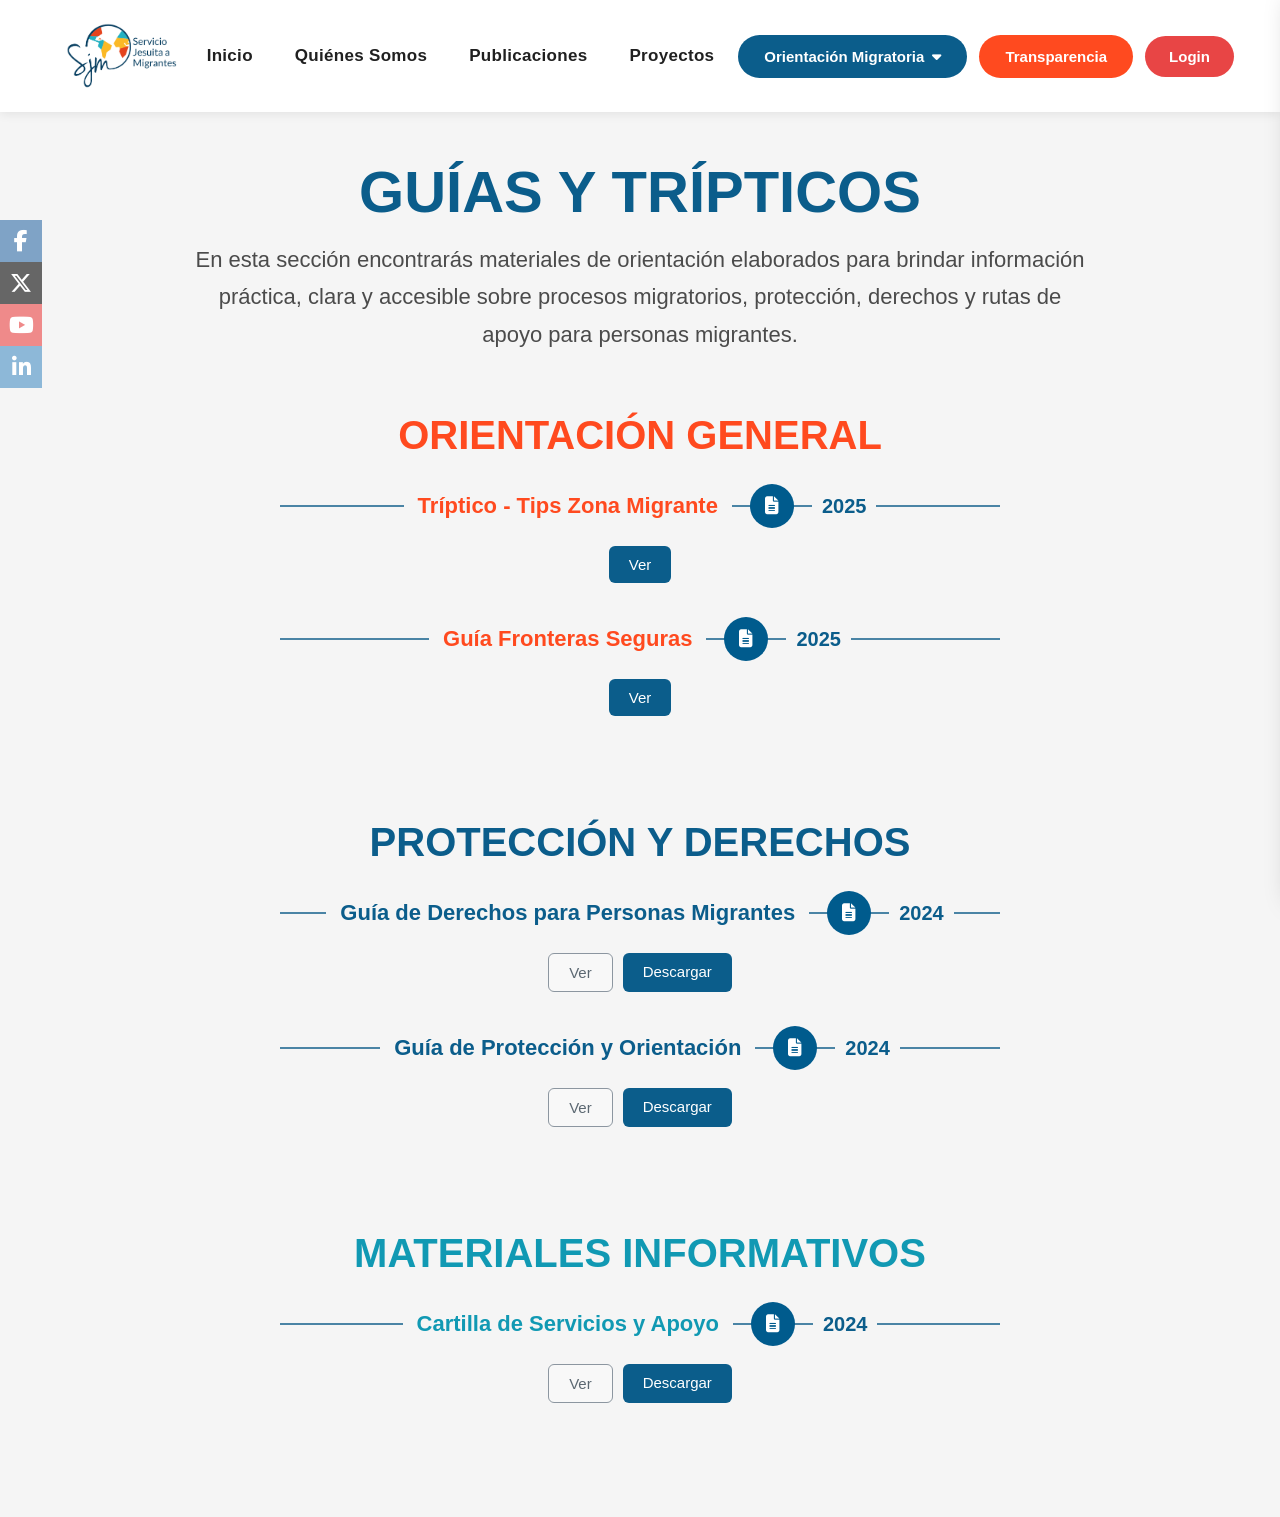
==== guias.html @ 55f5b3c1 "Add files via upload" ====
<!DOCTYPE html>
<html lang="es">
<head>
    <meta charset="UTF-8">
    <meta name="viewport" content="width=device-width, initial-scale=1.0">
    <title>Guías - SJM Bolivia</title>
    <link rel="stylesheet" href="guias.css">
    <link rel="stylesheet" href="https://cdnjs.cloudflare.com/ajax/libs/font-awesome/6.5.2/css/all.min.css">
</head>
<body>

    <header class="navbar">
        <div class="logo">
            <a href="index.html" aria-label="Ir al inicio">
                <img src="sjm.png" alt="SJM Bolivia">
            </a>
        </div>

        <nav class="nav-menu" aria-label="Navegación principal">
            <a href="index.html">Inicio</a>
            <a href="quienes-somos.html">Quiénes Somos</a>
            <a href="publicaciones.html">Publicaciones</a>
            <a href="proyectos.html">Proyectos</a>
        </nav>

        <div class="nav-pills">
            <div class="pill-dropdown">
                <button class="pill-btn pill-blue dropdown-toggle" type="button" aria-label="Abrir menú de orientación migratoria">
                    Orientación Migratoria <i class="fa-solid fa-caret-down"></i>
                </button>

                <div class="pill-dropdown-menu">
                    <a href="preguntas-frecuentes.html">Preguntas frecuentes</a>
                    <a href="guias.html">Guías</a>
                </div>
            </div>

            <a href="transparencia.html" class="pill-btn pill-orange">Transparencia</a>
            <button class="login-btn" type="button">Login</button>

            <button class="menu-toggle" type="button" aria-label="Abrir menú">
                <span></span>
                <span></span>
                <span></span>
            </button>
        </div>
    </header>

    <div class="mobile-menu-overlay"></div>

    <aside class="mobile-menu" aria-label="Menú móvil">
        <button class="mobile-menu-close" type="button" aria-label="Cerrar menú">&times;</button>

        <nav class="mobile-nav-links">
            <a href="index.html">Inicio</a>
            <a href="quienes-somos.html">Quiénes Somos</a>
            <a href="publicaciones.html">Publicaciones</a>
            <a href="proyectos.html">Proyectos</a>
            <a href="preguntas-frecuentes.html">Preguntas frecuentes</a>
            <a href="guias.html">Guías</a>
            <a href="transparencia.html">Transparencia</a>
        </nav>
    </aside>

    <div class="social-bar">
        <a href="#" class="social-btn facebook" aria-label="Facebook"><i class="fa-brands fa-facebook-f"></i></a>
        <a href="#" class="social-btn tiktok" aria-label="X"><i class="fa-brands fa-x-twitter"></i></a>
        <a href="#" class="social-btn youtube" aria-label="YouTube"><i class="fa-brands fa-youtube"></i></a>
        <a href="#" class="social-btn instagram" aria-label="LinkedIn"><i class="fa-brands fa-linkedin-in"></i></a>
    </div>

    <main class="guides-page">

        <section class="guides-header">
            <h1>Guías y trípticos</h1>
            <p>
                En esta sección encontrarás materiales de orientación elaborados para brindar
                información práctica, clara y accesible sobre procesos migratorios, protección,
                derechos y rutas de apoyo para personas migrantes.
            </p>
        </section>

        <section class="guides-list">

            <div class="guide-group">
                <h2 class="guide-group-title orange">Orientación general</h2>

                <div class="guide-row">
                    <div class="guide-line">
                        <span class="guide-name orange-text">Tríptico - Tips Zona Migrante</span>
                        <div class="guide-icon">
                            <i class="fa-solid fa-file-lines"></i>
                        </div>
                        <span class="guide-year">2025</span>
                    </div>

                    <div class="guide-actions">
                        <a href="Triptico - Tips Zona Migrante.pdf" class="guide-btn download" target="_blank">
                            Ver
                        </a>
                    </div>
                </div>

                <div class="guide-row">
                    <div class="guide-line">
                        <span class="guide-name orange-text">Guía Fronteras Seguras</span>
                        <div class="guide-icon">
                            <i class="fa-solid fa-file-lines"></i>
                        </div>
                        <span class="guide-year">2025</span>
                    </div>

                    <div class="guide-actions">
                        <a href="Guía Fronteras Seguras.pdf" class="guide-btn download" target="_blank">
                            Ver
                        </a>
                    </div>
                </div>
            </div>

            <div class="guide-group">
                <h2 class="guide-group-title blue">Protección y derechos</h2>

                <div class="guide-row">
                    <div class="guide-line">
                        <span class="guide-name blue-text">Guía de Derechos para Personas Migrantes</span>
                        <div class="guide-icon">
                            <i class="fa-solid fa-file-lines"></i>
                        </div>
                        <span class="guide-year">2024</span>
                    </div>

                    <div class="guide-actions">
                        <a href="guia-derechos-migrantes.pdf" target="_blank" class="guide-btn">
                            Ver
                        </a>

                        <a href="guia-derechos-migrantes.pdf" class="guide-btn download" download>
                            Descargar
                        </a>
                    </div>
                </div>

                <div class="guide-row">
                    <div class="guide-line">
                        <span class="guide-name blue-text">Guía de Protección y Orientación</span>
                        <div class="guide-icon">
                            <i class="fa-solid fa-file-lines"></i>
                        </div>
                        <span class="guide-year">2024</span>
                    </div>

                    <div class="guide-actions">
                        <a href="guia-proteccion-orientacion.pdf" target="_blank" class="guide-btn">
                            Ver
                        </a>

                        <a href="guia-proteccion-orientacion.pdf" class="guide-btn download" download>
                            Descargar
                        </a>
                    </div>
                </div>
            </div>

            <div class="guide-group">
                <h2 class="guide-group-title cyan">Materiales informativos</h2>

                <div class="guide-row">
                    <div class="guide-line">
                        <span class="guide-name cyan-text">Cartilla de Servicios y Apoyo</span>
                        <div class="guide-icon">
                            <i class="fa-solid fa-file-lines"></i>
                        </div>
                        <span class="guide-year">2024</span>
                    </div>

                    <div class="guide-actions">
                        <a href="cartilla-servicios-apoyo.pdf" target="_blank" class="guide-btn">
                            Ver
                        </a>

                        <a href="cartilla-servicios-apoyo.pdf" class="guide-btn download" download>
                            Descargar
                        </a>
                    </div>
                </div>
            </div>

        </section>

    </main>

    <script src="script.js"></script>
    <script src="guias.js"></script>
</body>
</html>
---- guias.css ----
*{
    margin:0;
    padding:0;
    box-sizing:border-box;
    font-family:Arial, Helvetica, sans-serif;
}

:root{
    --nav-height:112px;
}

html, body{
    width:100%;
    overflow-x:hidden;
}

body{
    background:#f5f5f5;
    color:#222;
    padding-top:var(--nav-height);
}

/* NAVBAR */

.navbar{
    position:fixed;
    top:0;
    left:0;
    width:100%;
    height:var(--nav-height);
    display:flex;
    align-items:center;
    justify-content:space-between;
    gap:24px;
    padding:0 60px;
    background:#fff;
    box-shadow:0 2px 10px rgba(0,0,0,0.08);
    z-index:1200;
}

.logo{
    display:flex;
    align-items:center;
    flex-shrink:0;
}

.logo img{
    height:66px;
    display:block;
}

.nav-menu{
    display:flex;
    align-items:center;
    justify-content:center;
    gap:42px;
    flex:1;
}

.nav-menu a{
    text-decoration:none;
    color:#202020;
    font-size:17px;
    font-weight:600;
    letter-spacing:0.3px;
    transition:color 0.25s ease;
    white-space:nowrap;
}

.nav-menu a:hover{
    color:#e67e22;
}

.nav-pills{
    display:flex;
    align-items:center;
    gap:12px;
    flex-shrink:0;
}

.pill-dropdown{
    position:relative;
}

.pill-btn{
    border:none;
    text-decoration:none;
    display:inline-flex;
    align-items:center;
    justify-content:center;
    gap:8px;
    padding:13px 26px;
    border-radius:999px;
    font-size:15px;
    font-weight:700;
    cursor:pointer;
    white-space:nowrap;
    transition:0.25s ease;
}

.pill-blue{
    background:#0b5d8b;
    color:#fff;
}

.pill-blue:hover{
    background:#094c72;
}

.pill-orange{
    background:#ff4a1f;
    color:#fff;
}

.pill-orange:hover{
    background:#e13d15;
}

.login-btn{
    background:#e84545;
    color:#fff;
    border:none;
    padding:12px 24px;
    border-radius:999px;
    cursor:pointer;
    font-weight:700;
    font-size:15px;
    transition:0.3s;
    white-space:nowrap;
    flex-shrink:0;
}

.login-btn:hover{
    background:#c93030;
}

.pill-dropdown-menu{
    position:absolute;
    top:calc(100% + 10px);
    left:0;
    min-width:230px;
    background:#0d5d8c;
    border-radius:14px;
    overflow:hidden;
    box-shadow:0 10px 25px rgba(0,0,0,0.18);
    opacity:0;
    visibility:hidden;
    transform:translateY(8px);
    transition:0.25s ease;
    z-index:1300;
}

.pill-dropdown.active .pill-dropdown-menu{
    opacity:1;
    visibility:visible;
    transform:translateY(0);
}

.pill-dropdown-menu a{
    display:block;
    padding:14px 18px;
    color:#fff;
    text-decoration:none;
    border-bottom:1px solid rgba(255,255,255,0.12);
    font-size:15px;
    font-weight:600;
}

.pill-dropdown-menu a:last-child{
    border-bottom:none;
}

.pill-dropdown-menu a:hover{
    background:rgba(255,255,255,0.08);
}

/* HAMBURGUESA */

.menu-toggle{
    display:none;
    width:42px;
    height:42px;
    background:transparent;
    border:none;
    cursor:pointer;
    flex-direction:column;
    justify-content:center;
    align-items:center;
    gap:5px;
    flex-shrink:0;
    position:relative;
    z-index:1301;
}

.menu-toggle span{
    display:block;
    width:24px;
    height:2px;
    background:#333;
    border-radius:2px;
}

/* MENU MOVIL */

.mobile-menu-overlay{
    position:fixed;
    inset:0;
    background:rgba(0,0,0,0.35);
    opacity:0;
    visibility:hidden;
    transition:0.3s ease;
    z-index:1098;
}

.mobile-menu-overlay.active{
    opacity:1;
    visibility:visible;
}

.mobile-menu{
    position:fixed;
    top:0;
    right:-320px;
    width:300px;
    max-width:85%;
    height:100vh;
    background:#4a4a4a;
    color:#fff;
    z-index:1305;
    transition:right 0.35s ease;
    padding:26px 24px 40px;
    overflow-y:auto;
    box-shadow:-8px 0 25px rgba(0,0,0,0.25);
}

.mobile-menu.active{
    right:0;
}

.mobile-menu-close{
    background:none;
    border:none;
    color:#fff;
    font-size:38px;
    line-height:1;
    cursor:pointer;
    display:block;
    margin-left:auto;
    margin-bottom:25px;
}

.mobile-nav-links{
    display:flex;
    flex-direction:column;
    gap:18px;
}

.mobile-nav-links a{
    text-decoration:none;
    color:#fff;
    font-size:20px;
    font-weight:500;
    line-height:1.3;
    transition:0.25s ease;
}

.mobile-nav-links a:hover{
    color:#f1b631;
}

/* REDES */

.social-bar{
    position:fixed;
    top:220px;
    left:0;
    display:flex;
    flex-direction:column;
    z-index:999;
}

.social-btn{
    width:42px;
    height:42px;
    display:flex;
    align-items:center;
    justify-content:center;
    text-decoration:none;
    color:#fff;
    font-size:22px;
}

.facebook{ background:#7fa3c6; }
.tiktok{ background:#666; }
.youtube{ background:#ef8a8a; }
.instagram{ background:#8db8d8; }

/* PAGINA */

.guides-page{
    width:min(1100px, 86%);
    margin:50px auto 80px;
}

.guides-header{
    text-align:center;
    margin-bottom:60px;
}

.guides-header h1{
    font-size:58px;
    color:#0b5d8b;
    font-weight:800;
    margin-bottom:18px;
    text-transform:uppercase;
    line-height:1.05;
}

.guides-header p{
    font-size:22px;
    line-height:1.7;
    color:#4b4b4b;
    max-width:900px;
    margin:0 auto;
}

/* BLOQUES */

.guides-list{
    display:flex;
    flex-direction:column;
    gap:70px;
}

.guide-group{
    text-align:center;
}

.guide-group-title{
    font-size:40px;
    font-weight:800;
    margin-bottom:26px;
    text-transform:uppercase;
}

.guide-group-title.orange{ color:#ff4a1f; }
.guide-group-title.blue{ color:#0b5d8b; }
.guide-group-title.cyan{ color:#1199b3; }

/* FILAS */

.guide-row{
    display:flex;
    flex-direction:column;
    align-items:center;
    margin-bottom:34px;
}

.guide-line{
    width:min(720px, 100%);
    display:flex;
    align-items:center;
    justify-content:center;
    position:relative;
    margin-bottom:18px;
    gap:8px;
}

.guide-line::before{
    content:"";
    position:absolute;
    left:0;
    right:0;
    top:50%;
    height:2px;
    background:#4a84a5;
    transform:translateY(-50%);
    z-index:0;
}

.guide-name{
    position:relative;
    z-index:2;
    background:#f5f5f5;
    padding:0 14px;
    font-size:22px;
    font-weight:700;
}

.orange-text{ color:#ff4a1f; }
.blue-text{ color:#0b5d8b; }
.cyan-text{ color:#1199b3; }

.guide-icon{
    position:relative;
    z-index:2;
    width:44px;
    height:44px;
    border-radius:50%;
    background:#005b8d;
    color:#fff;
    display:flex;
    align-items:center;
    justify-content:center;
    margin:0 10px;
    flex-shrink:0;
    font-size:18px;
}

.guide-year{
    position:relative;
    z-index:2;
    background:#f5f5f5;
    padding:0 10px;
    font-size:20px;
    font-weight:700;
    color:#0b5d8b;
}

/* BOTONES */

.guide-actions{
    display:flex;
    gap:10px;
    flex-wrap:wrap;
    justify-content:center;
}

.guide-btn{
    display:inline-block;
    padding:10px 20px;
    border:1px solid #8c96a0;
    border-radius:6px;
    text-decoration:none;
    color:#5c6872;
    background:#f8f8f8;
    font-size:15px;
    transition:0.25s;
}

.guide-btn:hover{
    background:#e9eef2;
}

.guide-btn.download{
    background:#0b5d8b;
    color:#fff;
    border:none;
}

.guide-btn.download:hover{
    background:#084766;
}

/* RESPONSIVE */

@media (max-width: 1100px){
    :root{
        --nav-height:92px;
    }

    .navbar{
        padding:0 30px;
        gap:18px;
    }

    .logo img{
        height:54px;
    }

    .nav-menu{
        gap:24px;
    }

    .nav-menu a{
        font-size:15px;
    }

    .pill-btn,
    .login-btn{
        padding:11px 18px;
        font-size:14px;
    }

    .guides-page{
        width:90%;
    }

    .guides-header h1{
        font-size:44px;
    }

    .guides-header p{
        font-size:18px;
    }

    .guide-group-title{
        font-size:32px;
    }

    .guide-name{
        font-size:19px;
    }

    .social-bar{
        top:190px;
    }
}

@media (max-width: 768px){
    :root{
        --nav-height:76px;
    }

    .navbar{
        padding:0 16px;
        height:var(--nav-height);
        gap:10px;
        box-shadow:none;
    }

    .logo img{
        height:36px;
    }

    .nav-menu{
        display:none;
    }

    .nav-pills{
        margin-left:auto;
        gap:8px;
    }

    .pill-dropdown,
    .pill-orange{
        display:none;
    }

    .login-btn{
        display:inline-flex;
        padding:9px 18px;
        font-size:13px;
        border-radius:22px;
    }

    .menu-toggle{
        display:flex;
        width:40px;
        height:40px;
    }

    .guides-page{
        width:100%;
        padding:0 14px;
        margin:24px 0 50px;
    }

    .guides-header{
        margin-bottom:40px;
    }

    .guides-header h1{
        font-size:34px;
    }

    .guides-header p{
        font-size:17px;
        line-height:1.6;
    }

    .guide-group{
        text-align:left;
    }

    .guide-group-title{
        font-size:26px;
        text-align:center;
        margin-bottom:18px;
    }

    .guide-line{
        flex-wrap:wrap;
        justify-content:center;
        gap:10px;
    }

    .guide-line::before{
        display:none;
    }

    .guide-name,
    .guide-year{
        background:transparent;
        padding:0;
        text-align:center;
    }

    .guide-name{
        width:100%;
        font-size:18px;
    }

    .guide-year{
        font-size:17px;
    }

    .guide-row{
        background:#fff;
        border-radius:16px;
        padding:18px 14px 20px;
        box-shadow:0 8px 20px rgba(0,0,0,0.06);
    }

    .guide-actions{
        width:100%;
    }

    .guide-btn{
        flex:1;
        text-align:center;
    }

    .social-bar{
        top:150px;
    }

    .social-btn{
        width:38px;
        height:38px;
        font-size:20px;
    }

    .mobile-menu{
        width:280px;
        padding:22px 20px 34px;
    }

    .mobile-menu-close{
        font-size:34px;
        margin-bottom:20px;
    }

    .mobile-nav-links{
        gap:16px;
    }

    .mobile-nav-links a{
        font-size:18px;
    }
}

@media (max-width: 480px){
    :root{
        --nav-height:68px;
    }

    .navbar{
        padding:0 14px;
    }

    .logo img{
        height:32px;
    }

    .login-btn{
        padding:8px 16px;
        font-size:12px;
        border-radius:20px;
    }

    .menu-toggle{
        width:38px;
        height:38px;
    }

    .menu-toggle span{
        width:22px;
    }

    .guides-page{
        padding:0 12px;
        margin:20px 0 36px;
    }

    .guides-header h1{
        font-size:28px;
    }

    .guides-header p{
        font-size:15px;
    }

    .guide-group-title{
        font-size:22px;
    }

    .guide-name{
        font-size:16px;
    }

    .guide-btn{
        width:100%;
        text-align:center;
    }

    .social-bar{
        top:138px;
    }

    .social-btn{
        width:36px;
        height:36px;
        font-size:18px;
    }

    .mobile-menu{
        width:260px;
        padding:20px 18px 30px;
    }

    .mobile-menu-close{
        font-size:32px;
        margin-bottom:18px;
    }

    .mobile-nav-links a{
        font-size:17px;
    }
}
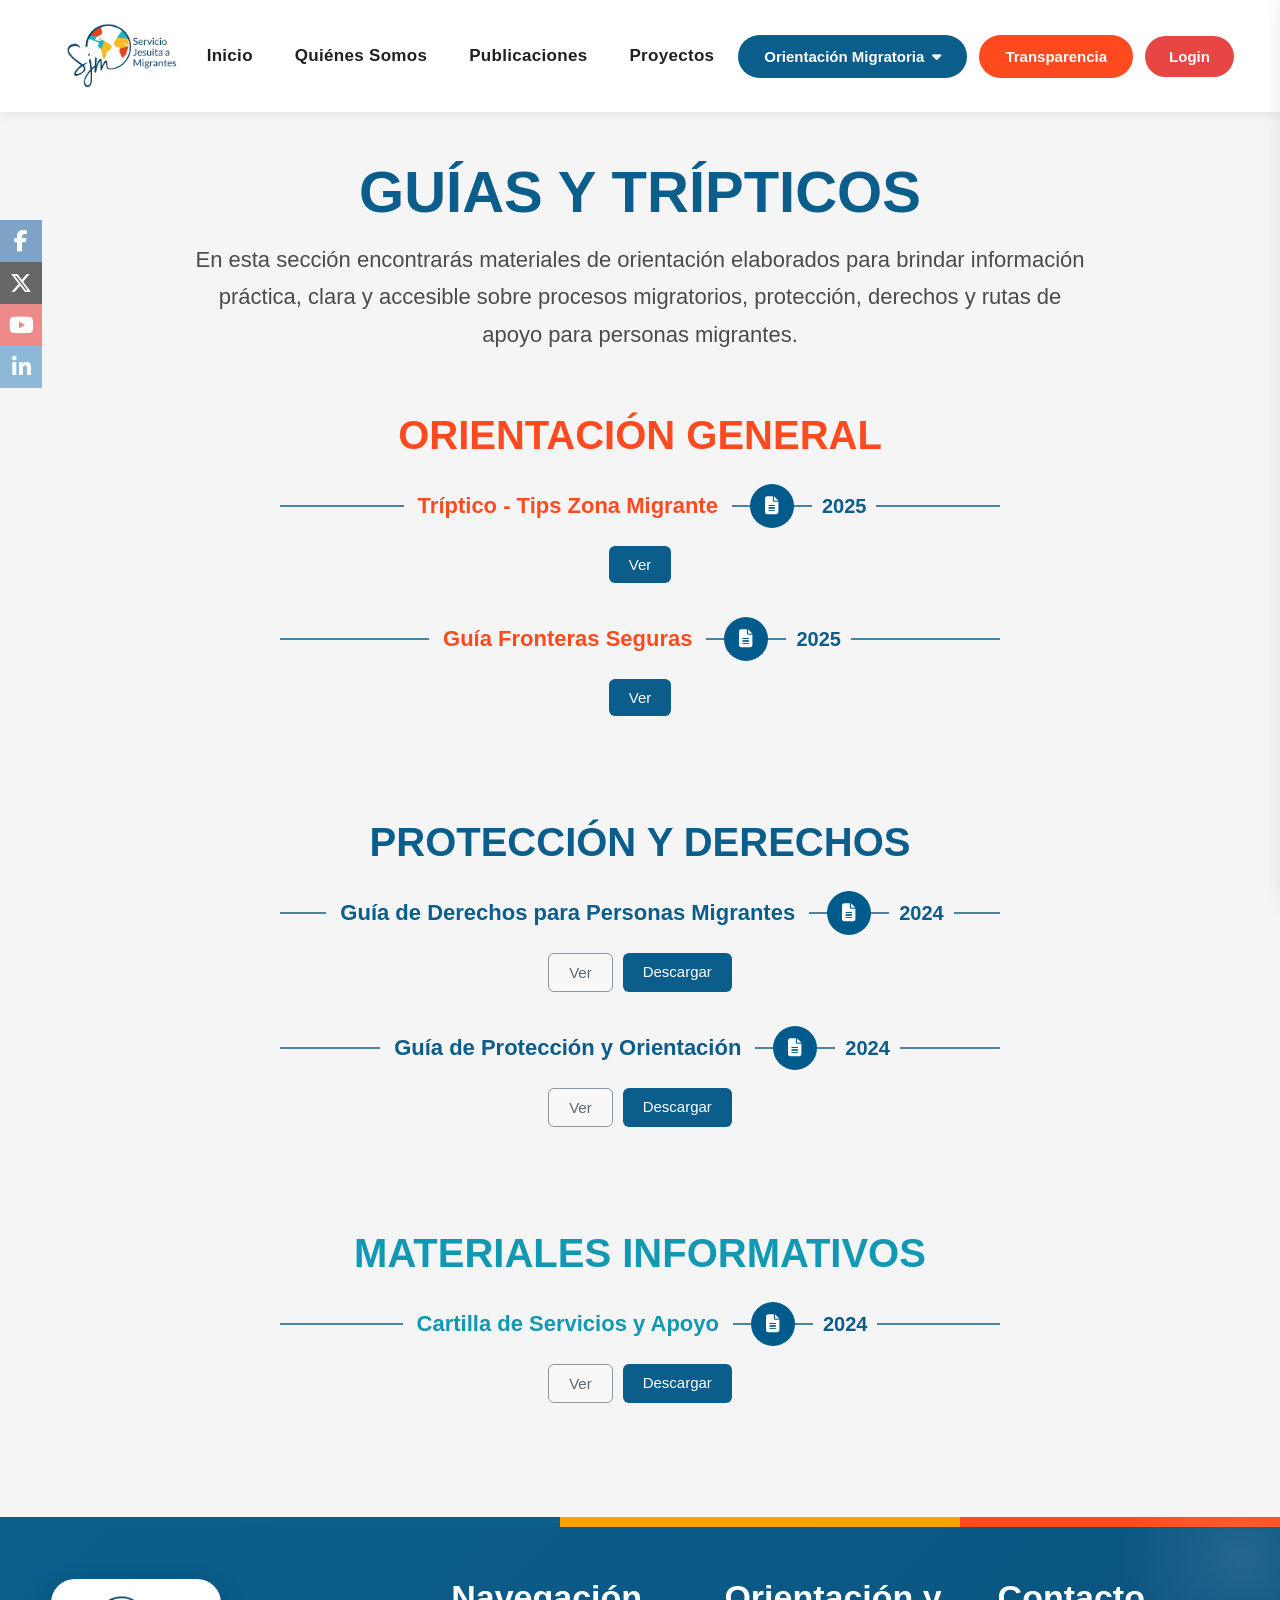
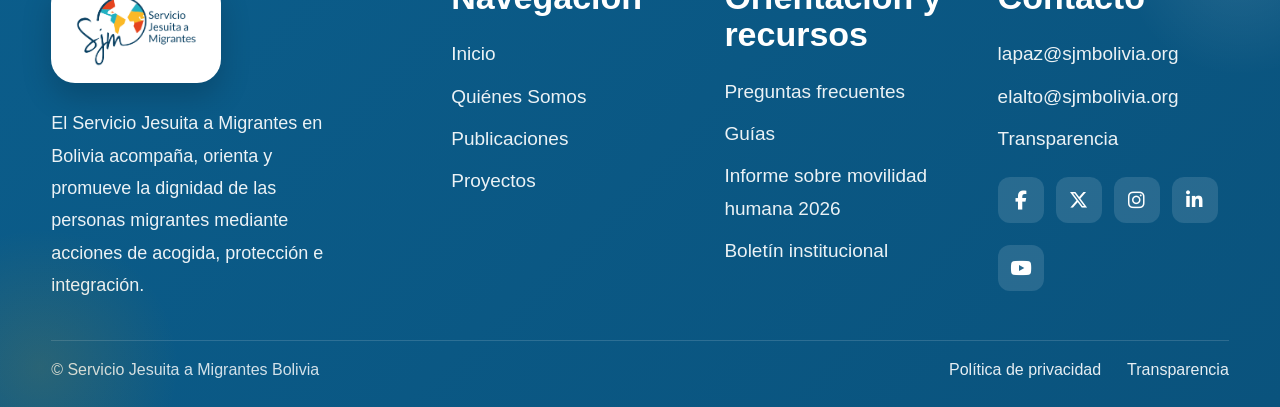
==== commit 70113419: "Add files via upload" ====
--- a/guias.html
+++ b/guias.html
@@ -190,6 +190,70 @@
 
     </main>
 
+
+<footer class="site-footer">
+    <div class="footer-stripe">
+        <span class="stripe-blue"></span>
+        <span class="stripe-orange"></span>
+        <span class="stripe-red"></span>
+    </div>
+
+    <div class="footer-main">
+        <div class="footer-brand">
+            <div class="footer-logo-box">
+                <img src="sjm.png" alt="SJM Bolivia">
+            </div>
+            <p>
+                El Servicio Jesuita a Migrantes en Bolivia acompaña, orienta y promueve la dignidad
+                de las personas migrantes mediante acciones de acogida, protección e integración.
+            </p>
+        </div>
+
+        <div class="footer-links-wrap">
+            <div class="footer-column">
+                <h3>Navegación</h3>
+                <a href="index.html">Inicio</a>
+                <a href="quienes-somos.html">Quiénes Somos</a>
+                <a href="publicaciones.html">Publicaciones</a>
+                <a href="proyectos.html">Proyectos</a>
+            </div>
+
+            <div class="footer-column">
+                <h3>Orientación y recursos</h3>
+                <a href="preguntas-frecuentes.html">Preguntas frecuentes</a>
+                <a href="guias.html">Guías</a>
+                <a href="#">Informe sobre movilidad humana 2026</a>
+                <a href="#">Boletín institucional</a>
+            </div>
+
+            <div class="footer-column">
+                <h3>Contacto</h3>
+                <a href="mailto:lapaz@sjmbolivia.org">lapaz@sjmbolivia.org</a>
+                <a href="mailto:elalto@sjmbolivia.org">elalto@sjmbolivia.org</a>
+                <a href="transparencia.html">Transparencia</a>
+
+                <div class="footer-social">
+                    <a href="#" aria-label="Facebook"><i class="fa-brands fa-facebook-f"></i></a>
+                    <a href="#" aria-label="X"><i class="fa-brands fa-x-twitter"></i></a>
+                    <a href="#" aria-label="Instagram"><i class="fa-brands fa-instagram"></i></a>
+                    <a href="#" aria-label="LinkedIn"><i class="fa-brands fa-linkedin-in"></i></a>
+                    <a href="#" aria-label="YouTube"><i class="fa-brands fa-youtube"></i></a>
+                </div>
+            </div>
+        </div>
+    </div>
+
+    <div class="footer-bottom">
+        <p>© Servicio Jesuita a Migrantes Bolivia</p>
+        <div class="footer-bottom-links">
+            <a href="#">Política de privacidad</a>
+            <a href="transparencia.html">Transparencia</a>
+        </div>
+    </div>
+</footer>
+
+
+
     <script src="script.js"></script>
     <script src="guias.js"></script>
 </body>
--- a/guias.css
+++ b/guias.css
@@ -727,4 +727,306 @@
     .mobile-nav-links a{
         font-size:17px;
     }
+}
+
+
+
+
+/* =========================
+   FOOTER VISUAL INSTITUCIONAL
+========================= */
+
+.site-footer{
+    width:100%;
+    margin-top:0;
+    background:linear-gradient(135deg, #0b5d8b 0%, #0a537d 100%);
+    color:#fff;
+    position:relative;
+    overflow:hidden;
+}
+
+.footer-stripe{
+    display:grid;
+    grid-template-columns:1.4fr 1fr 0.8fr;
+    width:100%;
+    height:10px;
+}
+
+.stripe-blue{
+    background:#0b5d8b;
+}
+
+.stripe-orange{
+    background:#f6a300;
+}
+
+.stripe-red{
+    background:#ff4a1f;
+}
+
+.footer-main{
+    width:min(1320px, 92%);
+    margin:0 auto;
+    padding:52px 0 38px;
+    display:grid;
+    grid-template-columns:340px 1fr;
+    gap:60px;
+    align-items:start;
+}
+
+.footer-brand{
+    position:relative;
+}
+
+.footer-logo-box{
+    width:170px;
+    background:#fff;
+    border-radius:24px;
+    padding:16px 18px;
+    box-shadow:0 14px 30px rgba(0,0,0,0.18);
+    margin-bottom:24px;
+}
+
+.footer-logo-box img{
+    width:100%;
+    display:block;
+}
+
+.footer-brand p{
+    font-size:18px;
+    line-height:1.8;
+    color:rgba(255,255,255,0.92);
+    max-width:300px;
+}
+
+.footer-links-wrap{
+    display:grid;
+    grid-template-columns:repeat(3, 1fr);
+    gap:42px;
+}
+
+.footer-column h3{
+    font-size:34px;
+    line-height:1.1;
+    font-weight:800;
+    margin-bottom:22px;
+    color:#fff;
+}
+
+.footer-column a{
+    display:block;
+    color:rgba(255,255,255,0.92);
+    text-decoration:none;
+    font-size:19px;
+    line-height:1.7;
+    margin-bottom:10px;
+    transition:all 0.25s ease;
+}
+
+.footer-column a:hover{
+    color:#f6a300;
+    transform:translateX(4px);
+}
+
+.footer-social{
+    display:flex;
+    flex-wrap:wrap;
+    gap:12px;
+    margin-top:22px;
+}
+
+.footer-social a{
+    width:46px;
+    height:46px;
+    display:flex;
+    align-items:center;
+    justify-content:center;
+    border-radius:12px;
+    background:rgba(255,255,255,0.12);
+    color:#fff;
+    font-size:19px;
+    transition:all 0.25s ease;
+}
+
+.footer-social a:hover{
+    background:#f6a300;
+    color:#fff;
+    transform:translateY(-3px);
+}
+
+.footer-bottom{
+    width:min(1320px, 92%);
+    margin:0 auto;
+    padding:20px 0 28px;
+    border-top:1px solid rgba(255,255,255,0.14);
+    display:flex;
+    justify-content:space-between;
+    align-items:center;
+    gap:20px;
+}
+
+.footer-bottom p{
+    font-size:16px;
+    color:rgba(255,255,255,0.82);
+}
+
+.footer-bottom-links{
+    display:flex;
+    align-items:center;
+    gap:26px;
+    flex-wrap:wrap;
+}
+
+.footer-bottom-links a{
+    color:rgba(255,255,255,0.9);
+    text-decoration:none;
+    font-size:16px;
+    transition:color 0.25s ease;
+}
+
+.footer-bottom-links a:hover{
+    color:#f6a300;
+}
+
+.site-footer::before{
+    content:"";
+    position:absolute;
+    top:-80px;
+    right:-80px;
+    width:240px;
+    height:240px;
+    background:radial-gradient(circle, rgba(255,255,255,0.10) 0%, rgba(255,255,255,0) 70%);
+    pointer-events:none;
+}
+
+.site-footer::after{
+    content:"";
+    position:absolute;
+    bottom:-100px;
+    left:-100px;
+    width:280px;
+    height:280px;
+    background:radial-gradient(circle, rgba(246,163,0,0.13) 0%, rgba(246,163,0,0) 70%);
+    pointer-events:none;
+}
+
+/* =========================
+   FOOTER RESPONSIVE
+========================= */
+
+@media (max-width: 1100px){
+    .footer-main{
+        grid-template-columns:1fr;
+        gap:38px;
+    }
+
+    .footer-brand p{
+        max-width:100%;
+    }
+
+    .footer-links-wrap{
+        grid-template-columns:repeat(2, 1fr);
+        gap:30px;
+    }
+
+    .footer-column h3{
+        font-size:28px;
+    }
+
+    .footer-column a{
+        font-size:17px;
+    }
+}
+
+@media (max-width: 768px){
+    .site-footer{
+        margin-top:0;
+    }
+
+    .footer-stripe{
+        height:8px;
+    }
+
+    .footer-main{
+        width:100%;
+        padding:34px 20px 26px;
+        gap:30px;
+    }
+
+    .footer-logo-box{
+        width:150px;
+        border-radius:20px;
+        padding:14px 16px;
+        margin-bottom:18px;
+    }
+
+    .footer-brand p{
+        font-size:15px;
+        line-height:1.7;
+    }
+
+    .footer-links-wrap{
+        grid-template-columns:1fr;
+        gap:26px;
+    }
+
+    .footer-column h3{
+        font-size:24px;
+        margin-bottom:14px;
+    }
+
+    .footer-column a{
+        font-size:15px;
+        margin-bottom:8px;
+    }
+
+    .footer-social{
+        gap:10px;
+        margin-top:16px;
+    }
+
+    .footer-social a{
+        width:42px;
+        height:42px;
+        font-size:17px;
+    }
+
+    .footer-bottom{
+        width:100%;
+        padding:16px 20px 22px;
+        flex-direction:column;
+        align-items:flex-start;
+        gap:12px;
+    }
+
+    .footer-bottom p,
+    .footer-bottom-links a{
+        font-size:14px;
+    }
+}
+
+@media (max-width: 480px){
+    .footer-main{
+        padding:30px 16px 24px;
+    }
+
+    .footer-logo-box{
+        width:138px;
+    }
+
+    .footer-column h3{
+        font-size:21px;
+    }
+
+    .footer-column a{
+        font-size:14px;
+    }
+
+    .footer-brand p{
+        font-size:14px;
+    }
+
+    .footer-bottom{
+        padding:14px 16px 20px;
+    }
 }
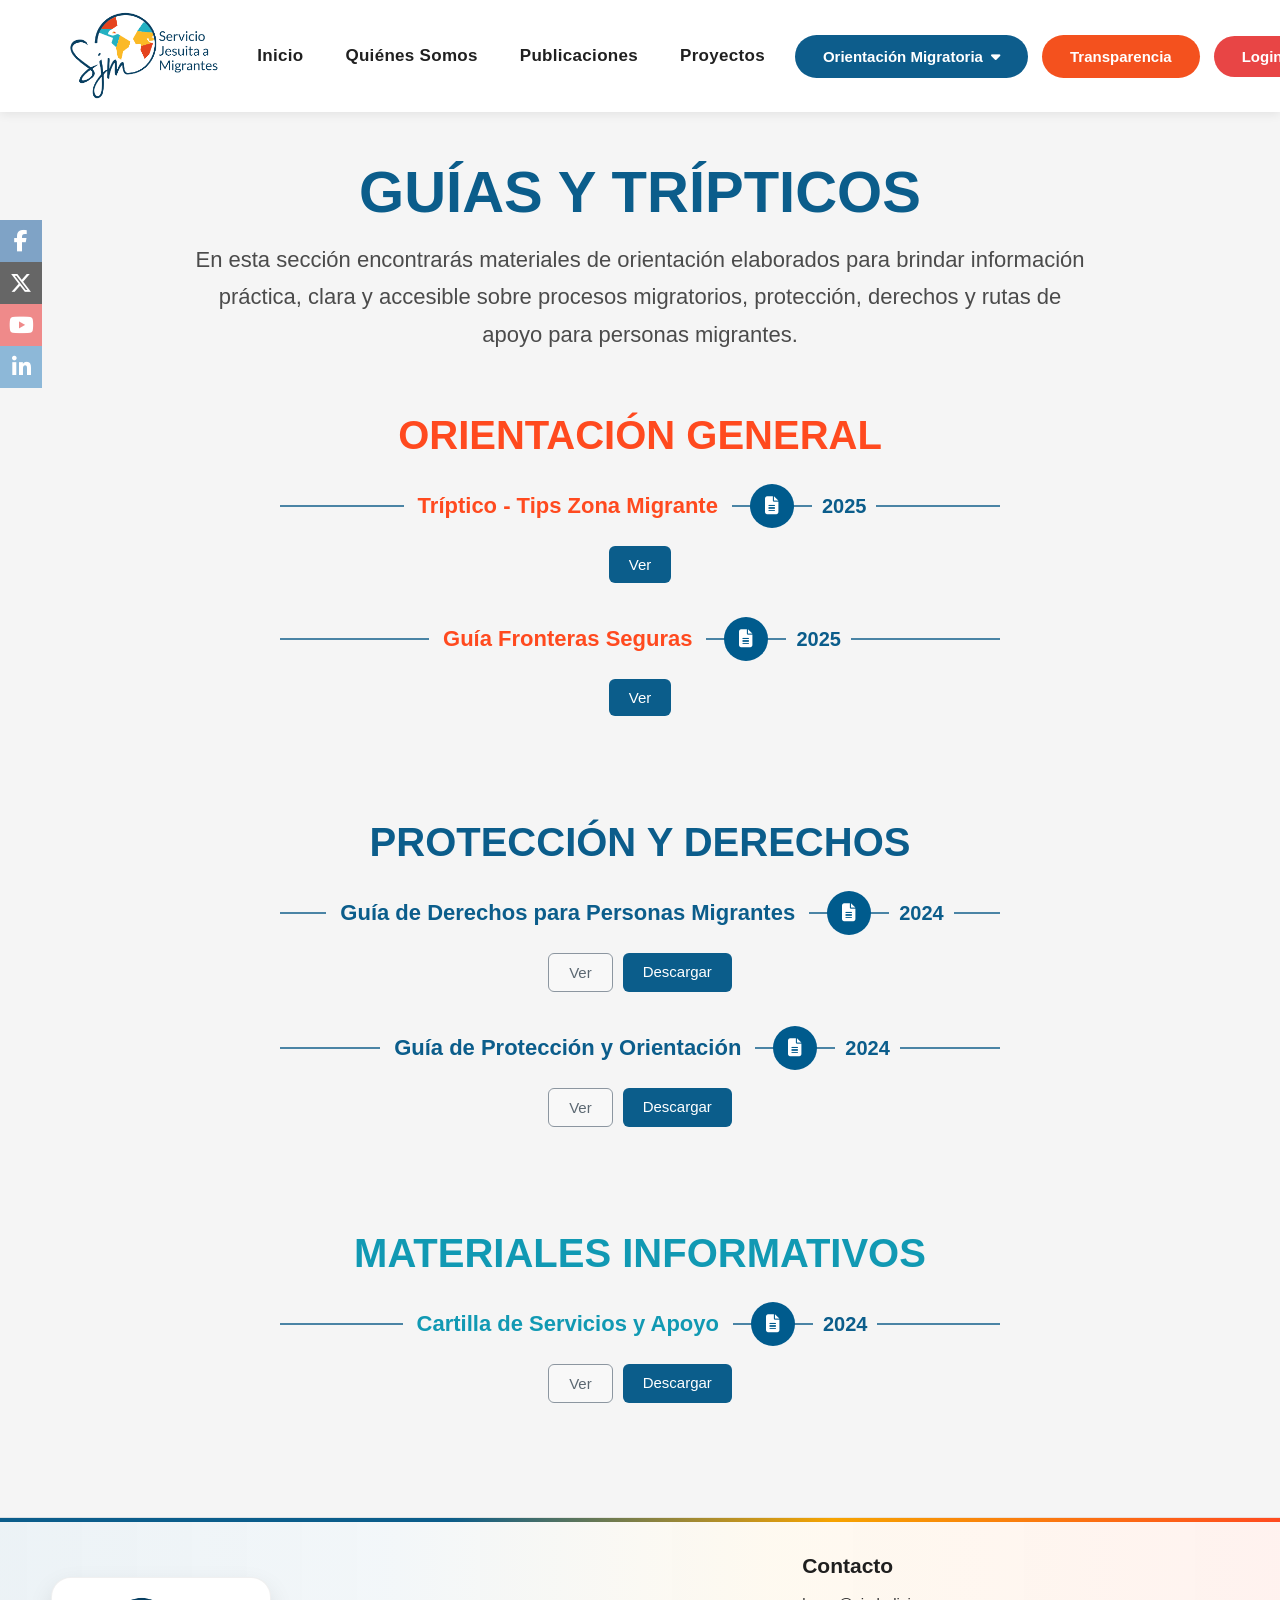
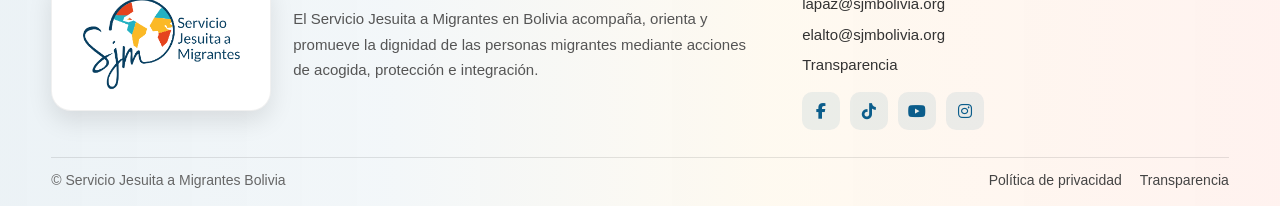
==== commit 1f166d02: "Add files via upload" ====
--- a/guias.html
+++ b/guias.html
@@ -9,6 +9,7 @@
 </head>
 <body>
 
+    <!-- NAVBAR -->
     <header class="navbar">
         <div class="logo">
             <a href="index.html" aria-label="Ir al inicio">
@@ -17,14 +18,42 @@
         </div>
 
         <nav class="nav-menu" aria-label="Navegación principal">
-            <a href="index.html">Inicio</a>
-            <a href="quienes-somos.html">Quiénes Somos</a>
-            <a href="publicaciones.html">Publicaciones</a>
-            <a href="proyectos.html">Proyectos</a>
+            <a href="index.html" class="nav-main-link">Inicio</a>
+
+            <div class="nav-dropdown has-dropdown">
+                <a href="quienes-somos.html" class="nav-main-link">Quiénes Somos</a>
+                <div class="nav-dropdown-menu">
+                    <a href="quienes-somos.html#mision">Misión</a>
+                    <a href="quienes-somos.html#vision">Visión</a>
+                    <a href="quienes-somos.html#objetivos">Objetivos Estratégicos</a>
+                </div>
+            </div>
+
+            <div class="nav-dropdown has-dropdown">
+                <a href="publicaciones.html" class="nav-main-link">Publicaciones</a>
+                <div class="nav-dropdown-menu">
+                    <a href="publicaciones.html#sin-fronteras">Sin Fronteras</a>
+                    <a href="publicaciones.html#el-canto-del-tordo">El Canto del Tordo</a>
+                    <a href="publicaciones.html#notas-informativas">Notas informativas</a>
+                    <a href="publicaciones.html#encuentros-jrf">Encuentros JRF</a>
+                    <a href="publicaciones.html#historias-de-vida">Historias de vida</a>
+                    <a href="publicaciones.html#guia">Guía: Construyendo espacios interculturales</a>
+                </div>
+            </div>
+
+            <div class="nav-dropdown has-dropdown">
+                <a href="proyectos.html" class="nav-main-link">Proyectos</a>
+                <div class="nav-dropdown-menu">
+                    <a href="proyectos.html#proyecto-migrantes">Proyecto Migrantes</a>
+                    <a href="proyectos.html#proyecto-emprendimientos">Proyecto Emprendimientos</a>
+                    <a href="proyectos.html#proyecto-jovenes">Proyecto Jóvenes</a>
+                    <a href="proyectos.html#rompiendo-fronteras">Rompiendo Fronteras</a>
+                </div>
+            </div>
         </nav>
 
         <div class="nav-pills">
-            <div class="pill-dropdown">
+            <div class="pill-dropdown has-dropdown">
                 <button class="pill-btn pill-blue dropdown-toggle" type="button" aria-label="Abrir menú de orientación migratoria">
                     Orientación Migratoria <i class="fa-solid fa-caret-down"></i>
                 </button>
@@ -53,9 +82,38 @@
 
         <nav class="mobile-nav-links">
             <a href="index.html">Inicio</a>
-            <a href="quienes-somos.html">Quiénes Somos</a>
-            <a href="publicaciones.html">Publicaciones</a>
-            <a href="proyectos.html">Proyectos</a>
+
+            <div class="mobile-nav-group">
+                <a href="quienes-somos.html">Quiénes Somos</a>
+                <div class="mobile-submenu">
+                    <a href="quienes-somos.html#mision">Misión</a>
+                    <a href="quienes-somos.html#vision">Visión</a>
+                    <a href="quienes-somos.html#objetivos">Objetivos Estratégicos</a>
+                </div>
+            </div>
+
+            <div class="mobile-nav-group">
+                <a href="publicaciones.html">Publicaciones</a>
+                <div class="mobile-submenu">
+                    <a href="publicaciones.html#sin-fronteras">Sin Fronteras</a>
+                    <a href="publicaciones.html#el-canto-del-tordo">El Canto del Tordo</a>
+                    <a href="publicaciones.html#notas-informativas">Notas informativas</a>
+                    <a href="publicaciones.html#encuentros-jrf">Encuentros JRF</a>
+                    <a href="publicaciones.html#historias-de-vida">Historias de vida</a>
+                    <a href="publicaciones.html#guia">Guía: Construyendo espacios interculturales</a>
+                </div>
+            </div>
+
+            <div class="mobile-nav-group">
+                <a href="proyectos.html">Proyectos</a>
+                <div class="mobile-submenu">
+                    <a href="proyectos.html#proyecto-migrantes">Proyecto Migrantes</a>
+                    <a href="proyectos.html#proyecto-emprendimientos">Proyecto Emprendimientos</a>
+                    <a href="proyectos.html#proyecto-jovenes">Proyecto Jóvenes</a>
+                    <a href="proyectos.html#rompiendo-fronteras">Rompiendo Fronteras</a>
+                </div>
+            </div>
+
             <a href="preguntas-frecuentes.html">Preguntas frecuentes</a>
             <a href="guias.html">Guías</a>
             <a href="transparencia.html">Transparencia</a>
@@ -95,9 +153,7 @@
                     </div>
 
                     <div class="guide-actions">
-                        <a href="Triptico - Tips Zona Migrante.pdf" class="guide-btn download" target="_blank">
-                            Ver
-                        </a>
+                        <a href="Triptico - Tips Zona Migrante.pdf" class="guide-btn download" target="_blank">Ver</a>
                     </div>
                 </div>
 
@@ -111,9 +167,7 @@
                     </div>
 
                     <div class="guide-actions">
-                        <a href="Guía Fronteras Seguras.pdf" class="guide-btn download" target="_blank">
-                            Ver
-                        </a>
+                        <a href="Guía Fronteras Seguras.pdf" class="guide-btn download" target="_blank">Ver</a>
                     </div>
                 </div>
             </div>
@@ -131,13 +185,8 @@
                     </div>
 
                     <div class="guide-actions">
-                        <a href="guia-derechos-migrantes.pdf" target="_blank" class="guide-btn">
-                            Ver
-                        </a>
-
-                        <a href="guia-derechos-migrantes.pdf" class="guide-btn download" download>
-                            Descargar
-                        </a>
+                        <a href="guia-derechos-migrantes.pdf" target="_blank" class="guide-btn">Ver</a>
+                        <a href="guia-derechos-migrantes.pdf" class="guide-btn download" download>Descargar</a>
                     </div>
                 </div>
 
@@ -151,13 +200,8 @@
                     </div>
 
                     <div class="guide-actions">
-                        <a href="guia-proteccion-orientacion.pdf" target="_blank" class="guide-btn">
-                            Ver
-                        </a>
-
-                        <a href="guia-proteccion-orientacion.pdf" class="guide-btn download" download>
-                            Descargar
-                        </a>
+                        <a href="guia-proteccion-orientacion.pdf" target="_blank" class="guide-btn">Ver</a>
+                        <a href="guia-proteccion-orientacion.pdf" class="guide-btn download" download>Descargar</a>
                     </div>
                 </div>
             </div>
@@ -175,13 +219,8 @@
                     </div>
 
                     <div class="guide-actions">
-                        <a href="cartilla-servicios-apoyo.pdf" target="_blank" class="guide-btn">
-                            Ver
-                        </a>
-
-                        <a href="cartilla-servicios-apoyo.pdf" class="guide-btn download" download>
-                            Descargar
-                        </a>
+                        <a href="cartilla-servicios-apoyo.pdf" target="_blank" class="guide-btn">Ver</a>
+                        <a href="cartilla-servicios-apoyo.pdf" class="guide-btn download" download>Descargar</a>
                     </div>
                 </div>
             </div>
@@ -190,43 +229,29 @@
 
     </main>
 
-
-<footer class="site-footer">
-    <div class="footer-stripe">
-        <span class="stripe-blue"></span>
-        <span class="stripe-orange"></span>
-        <span class="stripe-red"></span>
-    </div>
-
-    <div class="footer-main">
-        <div class="footer-brand">
-            <div class="footer-logo-box">
-                <img src="sjm.png" alt="SJM Bolivia">
-            </div>
-            <p>
-                El Servicio Jesuita a Migrantes en Bolivia acompaña, orienta y promueve la dignidad
-                de las personas migrantes mediante acciones de acogida, protección e integración.
-            </p>
-        </div>
-
-        <div class="footer-links-wrap">
-            <div class="footer-column">
-                <h3>Navegación</h3>
-                <a href="index.html">Inicio</a>
-                <a href="quienes-somos.html">Quiénes Somos</a>
-                <a href="publicaciones.html">Publicaciones</a>
-                <a href="proyectos.html">Proyectos</a>
-            </div>
-
-            <div class="footer-column">
-                <h3>Orientación y recursos</h3>
-                <a href="preguntas-frecuentes.html">Preguntas frecuentes</a>
-                <a href="guias.html">Guías</a>
-                <a href="#">Informe sobre movilidad humana 2026</a>
-                <a href="#">Boletín institucional</a>
-            </div>
-
-            <div class="footer-column">
+    <!-- FOOTER COMPACTO BLANCO -->
+    <footer class="site-footer compact-footer">
+        <div class="footer-stripe">
+            <span class="stripe-blue"></span>
+            <span class="stripe-orange"></span>
+            <span class="stripe-red"></span>
+        </div>
+
+        <div class="footer-main footer-main-compact">
+            <div class="footer-brand compact-brand">
+                <div class="footer-logo-box">
+                    <img src="sjm.png" alt="SJM Bolivia">
+                </div>
+                <div class="footer-brand-text">
+                    <p>
+                        El Servicio Jesuita a Migrantes en Bolivia acompaña, orienta y promueve
+                        la dignidad de las personas migrantes mediante acciones de acogida,
+                        protección e integración.
+                    </p>
+                </div>
+            </div>
+
+            <div class="footer-contact compact-contact">
                 <h3>Contacto</h3>
                 <a href="mailto:lapaz@sjmbolivia.org">lapaz@sjmbolivia.org</a>
                 <a href="mailto:elalto@sjmbolivia.org">elalto@sjmbolivia.org</a>
@@ -234,25 +259,21 @@
 
                 <div class="footer-social">
                     <a href="#" aria-label="Facebook"><i class="fa-brands fa-facebook-f"></i></a>
-                    <a href="#" aria-label="X"><i class="fa-brands fa-x-twitter"></i></a>
+                    <a href="#" aria-label="TikTok"><i class="fa-brands fa-tiktok"></i></a>
+                    <a href="#" aria-label="YouTube"><i class="fa-brands fa-youtube"></i></a>
                     <a href="#" aria-label="Instagram"><i class="fa-brands fa-instagram"></i></a>
-                    <a href="#" aria-label="LinkedIn"><i class="fa-brands fa-linkedin-in"></i></a>
-                    <a href="#" aria-label="YouTube"><i class="fa-brands fa-youtube"></i></a>
-                </div>
-            </div>
-        </div>
-    </div>
-
-    <div class="footer-bottom">
-        <p>© Servicio Jesuita a Migrantes Bolivia</p>
-        <div class="footer-bottom-links">
-            <a href="#">Política de privacidad</a>
-            <a href="transparencia.html">Transparencia</a>
-        </div>
-    </div>
-</footer>
-
-
+                </div>
+            </div>
+        </div>
+
+        <div class="footer-bottom compact-bottom">
+            <p>© Servicio Jesuita a Migrantes Bolivia</p>
+            <div class="footer-bottom-links">
+                <a href="#">Política de privacidad</a>
+                <a href="transparencia.html">Transparencia</a>
+            </div>
+        </div>
+    </footer>
 
     <script src="script.js"></script>
     <script src="guias.js"></script>
--- a/guias.css
+++ b/guias.css
@@ -23,19 +23,19 @@
 /* NAVBAR */
 
 .navbar{
+    display:flex;
+    justify-content:space-between;
+    align-items:center;
+    height:var(--nav-height);
+    padding:0 60px;
+    background:#ffffff;
+    box-shadow:0 2px 10px rgba(0,0,0,0.08);
     position:fixed;
     top:0;
     left:0;
     width:100%;
-    height:var(--nav-height);
-    display:flex;
-    align-items:center;
-    justify-content:space-between;
-    gap:24px;
-    padding:0 60px;
-    background:#fff;
-    box-shadow:0 2px 10px rgba(0,0,0,0.08);
-    z-index:1200;
+    z-index:1000;
+    gap:30px;
 }
 
 .logo{
@@ -45,9 +45,12 @@
 }
 
 .logo img{
-    height:66px;
+    height:90px;
+    width:auto;
     display:block;
 }
+
+/* MENU CENTRO */
 
 .nav-menu{
     display:flex;
@@ -55,9 +58,10 @@
     justify-content:center;
     gap:42px;
     flex:1;
-}
-
-.nav-menu a{
+    position:relative;
+}
+
+.nav-main-link{
     text-decoration:none;
     color:#202020;
     font-size:17px;
@@ -65,16 +69,92 @@
     letter-spacing:0.3px;
     transition:color 0.25s ease;
     white-space:nowrap;
-}
-
-.nav-menu a:hover{
+    display:inline-flex;
+    align-items:center;
+    height:var(--nav-height);
+    position:relative;
+}
+
+.nav-main-link:hover{
     color:#e67e22;
 }
 
+.nav-main-link.active{
+    color:#e67e22;
+}
+
+.nav-dropdown{
+    position:relative;
+    display:flex;
+    align-items:center;
+    height:var(--nav-height);
+}
+
+.nav-dropdown-menu{
+    position:absolute;
+    top:calc(100% - 14px);
+    left:50%;
+    transform:translateX(-50%) translateY(14px);
+    min-width:260px;
+    background:#ffffff;
+    border-radius:18px;
+    padding:14px 0;
+    box-shadow:0 18px 42px rgba(0,0,0,0.14);
+    border:1px solid rgba(0,0,0,0.05);
+    opacity:0;
+    visibility:hidden;
+    pointer-events:none;
+    transition:
+        opacity 0.24s ease,
+        transform 0.24s ease,
+        visibility 0.24s ease;
+    z-index:1300;
+}
+
+.nav-dropdown::after{
+    content:"";
+    position:absolute;
+    left:0;
+    right:0;
+    top:100%;
+    height:18px;
+}
+
+.nav-dropdown:hover .nav-dropdown-menu,
+.nav-dropdown:focus-within .nav-dropdown-menu{
+    opacity:1;
+    visibility:visible;
+    pointer-events:auto;
+    transform:translateX(-50%) translateY(0);
+}
+
+.nav-dropdown-menu a{
+    display:block;
+    text-decoration:none;
+    color:#222;
+    font-size:15px;
+    font-weight:500;
+    line-height:1.4;
+    padding:11px 18px;
+    white-space:normal;
+    transition:
+        background 0.2s ease,
+        color 0.2s ease,
+        padding-left 0.2s ease;
+}
+
+.nav-dropdown-menu a:hover{
+    color:#e67e22;
+    background:#f8f8f8;
+    padding-left:22px;
+}
+
+/* PILLS DERECHA */
+
 .nav-pills{
     display:flex;
     align-items:center;
-    gap:12px;
+    gap:14px;
     flex-shrink:0;
 }
 
@@ -89,17 +169,17 @@
     align-items:center;
     justify-content:center;
     gap:8px;
-    padding:13px 26px;
-    border-radius:999px;
+    padding:13px 28px;
+    border-radius:30px;
     font-size:15px;
     font-weight:700;
     cursor:pointer;
+    transition:0.25s ease;
     white-space:nowrap;
-    transition:0.25s ease;
 }
 
 .pill-blue{
-    background:#0b5d8b;
+    background:#0d5d8c;
     color:#fff;
 }
 
@@ -108,20 +188,78 @@
 }
 
 .pill-orange{
-    background:#ff4a1f;
+    background:#f4511e;
     color:#fff;
 }
 
 .pill-orange:hover{
-    background:#e13d15;
-}
+    background:#d84315;
+}
+
+.pill-dropdown-menu{
+    position:absolute;
+    top:calc(100% + 10px);
+    left:0;
+    min-width:240px;
+    background:#ffffff;
+    border-radius:18px;
+    overflow:hidden;
+    box-shadow:0 18px 35px rgba(0,0,0,0.16);
+    opacity:0;
+    visibility:hidden;
+    transform:translateY(10px);
+    transition:0.25s ease;
+    z-index:1200;
+    border:1px solid rgba(0,0,0,0.06);
+}
+
+.pill-dropdown::after{
+    content:"";
+    position:absolute;
+    left:0;
+    right:0;
+    top:100%;
+    height:16px;
+}
+
+.pill-dropdown.active .pill-dropdown-menu,
+.pill-dropdown:hover .pill-dropdown-menu,
+.pill-dropdown:focus-within .pill-dropdown-menu{
+    opacity:1;
+    visibility:visible;
+    transform:translateY(0);
+}
+
+.pill-dropdown-menu a{
+    display:block;
+    color:#1f1f1f;
+    text-decoration:none;
+    padding:14px 18px;
+    font-size:15px;
+    font-weight:600;
+    border-bottom:1px solid rgba(0,0,0,0.06);
+    transition:0.25s ease;
+    background:#fff;
+}
+
+.pill-dropdown-menu a:last-child{
+    border-bottom:none;
+}
+
+.pill-dropdown-menu a:hover{
+    background:#f7f7f7;
+    color:#0d5d8c;
+    padding-left:22px;
+}
+
+/* LOGIN */
 
 .login-btn{
     background:#e84545;
     color:#fff;
     border:none;
-    padding:12px 24px;
-    border-radius:999px;
+    padding:12px 28px;
+    border-radius:30px;
     cursor:pointer;
     font-weight:700;
     font-size:15px;
@@ -132,46 +270,6 @@
 
 .login-btn:hover{
     background:#c93030;
-}
-
-.pill-dropdown-menu{
-    position:absolute;
-    top:calc(100% + 10px);
-    left:0;
-    min-width:230px;
-    background:#0d5d8c;
-    border-radius:14px;
-    overflow:hidden;
-    box-shadow:0 10px 25px rgba(0,0,0,0.18);
-    opacity:0;
-    visibility:hidden;
-    transform:translateY(8px);
-    transition:0.25s ease;
-    z-index:1300;
-}
-
-.pill-dropdown.active .pill-dropdown-menu{
-    opacity:1;
-    visibility:visible;
-    transform:translateY(0);
-}
-
-.pill-dropdown-menu a{
-    display:block;
-    padding:14px 18px;
-    color:#fff;
-    text-decoration:none;
-    border-bottom:1px solid rgba(255,255,255,0.12);
-    font-size:15px;
-    font-weight:600;
-}
-
-.pill-dropdown-menu a:last-child{
-    border-bottom:none;
-}
-
-.pill-dropdown-menu a:hover{
-    background:rgba(255,255,255,0.08);
 }
 
 /* HAMBURGUESA */
@@ -188,8 +286,6 @@
     align-items:center;
     gap:5px;
     flex-shrink:0;
-    position:relative;
-    z-index:1301;
 }
 
 .menu-toggle span{
@@ -226,11 +322,10 @@
     height:100vh;
     background:#4a4a4a;
     color:#fff;
-    z-index:1305;
+    z-index:1099;
     transition:right 0.35s ease;
     padding:26px 24px 40px;
     overflow-y:auto;
-    box-shadow:-8px 0 25px rgba(0,0,0,0.25);
 }
 
 .mobile-menu.active{
@@ -255,16 +350,45 @@
     gap:18px;
 }
 
-.mobile-nav-links a{
+.mobile-nav-links > a,
+.mobile-nav-group > a{
     text-decoration:none;
     color:#fff;
     font-size:20px;
     font-weight:500;
     line-height:1.3;
     transition:0.25s ease;
-}
-
-.mobile-nav-links a:hover{
+    display:block;
+}
+
+.mobile-nav-links > a:hover,
+.mobile-nav-group > a:hover{
+    color:#f1b631;
+}
+
+.mobile-nav-group{
+    display:flex;
+    flex-direction:column;
+    gap:8px;
+}
+
+.mobile-submenu{
+    display:flex;
+    flex-direction:column;
+    gap:8px;
+    padding-left:14px;
+    border-left:2px solid rgba(241,182,49,0.5);
+}
+
+.mobile-submenu a{
+    text-decoration:none;
+    color:rgba(255,255,255,0.82);
+    font-size:15px;
+    line-height:1.35;
+    transition:0.25s ease;
+}
+
+.mobile-submenu a:hover{
     color:#f1b631;
 }
 
@@ -452,6 +576,194 @@
     background:#084766;
 }
 
+/* FOOTER COMPACTO BLANCO */
+
+.site-footer{
+    width:100%;
+    margin-top:0;
+
+    background:
+        linear-gradient(
+            90deg,
+            rgba(11,93,139,0.08) 0%,
+            rgba(11,93,139,0.05) 30%,
+            rgba(246,163,0,0.06) 60%,
+            rgba(255,74,31,0.07) 100%
+        ),
+        #ffffff;
+
+    color:#1f1f1f;
+    position:relative;
+    overflow:hidden;
+
+    border-top:1px solid rgba(0,0,0,0.08);
+}
+
+.footer-stripe{
+    height:4px;
+    background:linear-gradient(
+        90deg,
+        #0b5d8b 0%,
+        #0b5d8b 35%,
+        #f6a300 65%,
+        #ff4a1f 100%
+    );
+}
+
+.footer-column a{
+    color:#333;
+}
+
+.stripe-blue{
+    background:#0b5d8b;
+}
+
+.stripe-orange{
+    background:#f6a300;
+}
+
+.stripe-red{
+    background:#ff4a1f;
+}
+
+.footer-main{
+    width:min(1200px, 92%);
+    margin:0 auto;
+    padding:32px 0 22px;
+    display:grid;
+    grid-template-columns:1.25fr 0.75fr;
+    gap:40px;
+    align-items:center;
+}
+
+.footer-main-compact{
+    grid-template-columns:1.25fr 0.75fr;
+}
+
+.footer-brand{
+    position:relative;
+}
+
+.compact-brand{
+    display:flex;
+    align-items:center;
+    gap:22px;
+}
+
+.footer-logo-box{
+    width:220px;
+    background:#ffffff;
+    border-radius:20px;
+    padding:18px 20px;
+    box-shadow:0 10px 24px rgba(0,0,0,0.10);
+    margin-bottom:0;
+    flex-shrink:0;
+    border:1px solid rgba(0,0,0,0.06);
+}
+
+.footer-logo-box img{
+    width:100%;
+    display:block;
+}
+
+.footer-brand-text{
+    max-width:560px;
+}
+
+.footer-brand p{
+    font-size:15px;
+    line-height:1.7;
+    color:#555;
+    max-width:none;
+}
+
+.footer-contact h3{
+    font-size:21px;
+    line-height:1.1;
+    font-weight:800;
+    margin-bottom:14px;
+    color:#1f1f1f;
+}
+
+.footer-contact a{
+    display:block;
+    color:#333;
+    text-decoration:none;
+    font-size:15px;
+    line-height:1.7;
+    margin-bottom:5px;
+    transition:all 0.25s ease;
+}
+
+.footer-contact a:hover{
+    color:#ff6a00;
+}
+
+.footer-social{
+    display:flex;
+    flex-wrap:wrap;
+    gap:10px;
+    margin-top:14px;
+}
+
+.footer-social a{
+    width:38px;
+    height:38px;
+    display:flex;
+    align-items:center;
+    justify-content:center;
+    border-radius:10px;
+    background:rgba(11,93,139,0.08);
+    color:#0b5d8b;
+    font-size:16px;
+    transition:all 0.25s ease;
+}
+
+.footer-social a:hover{
+    background:#ff6a00;
+    color:#fff;
+    transform:translateY(-2px);
+}
+
+.footer-bottom{
+    width:min(1200px, 92%);
+    margin:0 auto;
+    padding:14px 0 18px;
+    border-top:1px solid rgba(0,0,0,0.10);
+    display:flex;
+    justify-content:space-between;
+    align-items:center;
+    gap:20px;
+}
+
+.footer-bottom p{
+    font-size:14px;
+    color:#666;
+}
+
+.footer-bottom-links{
+    display:flex;
+    align-items:center;
+    gap:18px;
+    flex-wrap:wrap;
+}
+
+.footer-bottom-links a{
+    color:#444;
+    text-decoration:none;
+    font-size:14px;
+    transition:color 0.25s ease;
+}
+
+.footer-bottom-links a:hover{
+    color:#ff6a00;
+}
+
+.site-footer::before,
+.site-footer::after{
+    display:none;
+}
+
 /* RESPONSIVE */
 
 @media (max-width: 1100px){
@@ -465,20 +777,24 @@
     }
 
     .logo img{
-        height:54px;
+        height:70px;
     }
 
     .nav-menu{
         gap:24px;
     }
 
-    .nav-menu a{
+    .nav-main-link{
         font-size:15px;
+    }
+
+    .nav-dropdown-menu{
+        min-width:230px;
     }
 
     .pill-btn,
     .login-btn{
-        padding:11px 18px;
+        padding:11px 20px;
         font-size:14px;
     }
 
@@ -504,6 +820,49 @@
 
     .social-bar{
         top:190px;
+    }
+
+    .footer-main{
+        grid-template-columns:1fr;
+        gap:26px;
+        align-items:start;
+    }
+
+    .compact-brand{
+        align-items:flex-start;
+    }
+
+    .footer-brand-text{
+        max-width:100%;
+    }
+}
+
+@media (max-width: 900px){
+    .footer-main-compact{
+        grid-template-columns:1fr;
+    }
+
+    .navbar{
+        padding:0 20px;
+        gap:12px;
+    }
+
+    .nav-menu{
+        gap:16px;
+    }
+
+    .nav-main-link{
+        font-size:14px;
+    }
+
+    .pill-btn,
+    .login-btn{
+        padding:10px 16px;
+        font-size:13px;
+    }
+
+    .nav-pills{
+        gap:8px;
     }
 }
 
@@ -520,7 +879,7 @@
     }
 
     .logo img{
-        height:36px;
+        height:48px;
     }
 
     .nav-menu{
@@ -529,19 +888,13 @@
 
     .nav-pills{
         margin-left:auto;
-        gap:8px;
+        gap:0;
     }
 
     .pill-dropdown,
-    .pill-orange{
+    .pill-orange,
+    .login-btn{
         display:none;
-    }
-
-    .login-btn{
-        display:inline-flex;
-        padding:9px 18px;
-        font-size:13px;
-        border-radius:22px;
     }
 
     .menu-toggle{
@@ -645,8 +998,75 @@
         gap:16px;
     }
 
-    .mobile-nav-links a{
+    .mobile-nav-links > a,
+    .mobile-nav-group > a{
         font-size:18px;
+    }
+
+    .mobile-submenu a{
+        font-size:14px;
+    }
+
+    .footer-stripe{
+        height:4px;
+    }
+
+    .footer-main{
+        width:100%;
+        padding:24px 20px 18px;
+        gap:20px;
+    }
+
+    .compact-brand{
+        flex-direction:column;
+        align-items:flex-start;
+        gap:14px;
+    }
+
+    .footer-logo-box{
+        width:160px;
+        border-radius:16px;
+        padding:10px 12px;
+        margin-bottom:0;
+    }
+
+    .footer-brand p{
+        font-size:14px;
+        line-height:1.6;
+    }
+
+    .footer-contact h3{
+        font-size:19px;
+        margin-bottom:10px;
+    }
+
+    .footer-contact a{
+        font-size:14px;
+        margin-bottom:4px;
+    }
+
+    .footer-social{
+        gap:8px;
+        margin-top:12px;
+    }
+
+    .footer-social a{
+        width:36px;
+        height:36px;
+        font-size:15px;
+    }
+
+    .footer-bottom{
+        width:100%;
+        padding:12px 20px 16px;
+        flex-direction:column;
+        align-items:flex-start;
+        gap:10px;
+    }
+
+    .footer-bottom p,
+    .footer-bottom-links a{
+        font-size:13px;
     }
 }
 
@@ -660,13 +1080,7 @@
     }
 
     .logo img{
-        height:32px;
-    }
-
-    .login-btn{
-        padding:8px 16px;
-        font-size:12px;
-        border-radius:20px;
+        height:40px;
     }
 
     .menu-toggle{
@@ -724,309 +1138,36 @@
         margin-bottom:18px;
     }
 
-    .mobile-nav-links a{
+    .mobile-nav-links > a,
+    .mobile-nav-group > a{
         font-size:17px;
     }
-}
-
-
-
-
-/* =========================
-   FOOTER VISUAL INSTITUCIONAL
-========================= */
-
-.site-footer{
-    width:100%;
-    margin-top:0;
-    background:linear-gradient(135deg, #0b5d8b 0%, #0a537d 100%);
-    color:#fff;
-    position:relative;
-    overflow:hidden;
-}
-
-.footer-stripe{
-    display:grid;
-    grid-template-columns:1.4fr 1fr 0.8fr;
-    width:100%;
-    height:10px;
-}
-
-.stripe-blue{
-    background:#0b5d8b;
-}
-
-.stripe-orange{
-    background:#f6a300;
-}
-
-.stripe-red{
-    background:#ff4a1f;
-}
-
-.footer-main{
-    width:min(1320px, 92%);
-    margin:0 auto;
-    padding:52px 0 38px;
-    display:grid;
-    grid-template-columns:340px 1fr;
-    gap:60px;
-    align-items:start;
-}
-
-.footer-brand{
-    position:relative;
-}
-
-.footer-logo-box{
-    width:170px;
-    background:#fff;
-    border-radius:24px;
-    padding:16px 18px;
-    box-shadow:0 14px 30px rgba(0,0,0,0.18);
-    margin-bottom:24px;
-}
-
-.footer-logo-box img{
-    width:100%;
-    display:block;
-}
-
-.footer-brand p{
-    font-size:18px;
-    line-height:1.8;
-    color:rgba(255,255,255,0.92);
-    max-width:300px;
-}
-
-.footer-links-wrap{
-    display:grid;
-    grid-template-columns:repeat(3, 1fr);
-    gap:42px;
-}
-
-.footer-column h3{
-    font-size:34px;
-    line-height:1.1;
-    font-weight:800;
-    margin-bottom:22px;
-    color:#fff;
-}
-
-.footer-column a{
-    display:block;
-    color:rgba(255,255,255,0.92);
-    text-decoration:none;
-    font-size:19px;
-    line-height:1.7;
-    margin-bottom:10px;
-    transition:all 0.25s ease;
-}
-
-.footer-column a:hover{
-    color:#f6a300;
-    transform:translateX(4px);
-}
-
-.footer-social{
-    display:flex;
-    flex-wrap:wrap;
-    gap:12px;
-    margin-top:22px;
-}
-
-.footer-social a{
-    width:46px;
-    height:46px;
-    display:flex;
-    align-items:center;
-    justify-content:center;
-    border-radius:12px;
-    background:rgba(255,255,255,0.12);
-    color:#fff;
-    font-size:19px;
-    transition:all 0.25s ease;
-}
-
-.footer-social a:hover{
-    background:#f6a300;
-    color:#fff;
-    transform:translateY(-3px);
-}
-
-.footer-bottom{
-    width:min(1320px, 92%);
-    margin:0 auto;
-    padding:20px 0 28px;
-    border-top:1px solid rgba(255,255,255,0.14);
-    display:flex;
-    justify-content:space-between;
-    align-items:center;
-    gap:20px;
-}
-
-.footer-bottom p{
-    font-size:16px;
-    color:rgba(255,255,255,0.82);
-}
-
-.footer-bottom-links{
-    display:flex;
-    align-items:center;
-    gap:26px;
-    flex-wrap:wrap;
-}
-
-.footer-bottom-links a{
-    color:rgba(255,255,255,0.9);
-    text-decoration:none;
-    font-size:16px;
-    transition:color 0.25s ease;
-}
-
-.footer-bottom-links a:hover{
-    color:#f6a300;
-}
-
-.site-footer::before{
-    content:"";
-    position:absolute;
-    top:-80px;
-    right:-80px;
-    width:240px;
-    height:240px;
-    background:radial-gradient(circle, rgba(255,255,255,0.10) 0%, rgba(255,255,255,0) 70%);
-    pointer-events:none;
-}
-
-.site-footer::after{
-    content:"";
-    position:absolute;
-    bottom:-100px;
-    left:-100px;
-    width:280px;
-    height:280px;
-    background:radial-gradient(circle, rgba(246,163,0,0.13) 0%, rgba(246,163,0,0) 70%);
-    pointer-events:none;
-}
-
-/* =========================
-   FOOTER RESPONSIVE
-========================= */
-
-@media (max-width: 1100px){
+
+    .mobile-submenu a{
+        font-size:13px;
+    }
+
     .footer-main{
-        grid-template-columns:1fr;
-        gap:38px;
+        padding:22px 16px 16px;
+    }
+
+    .footer-logo-box{
+        width:140px;
     }
 
     .footer-brand p{
-        max-width:100%;
-    }
-
-    .footer-links-wrap{
-        grid-template-columns:repeat(2, 1fr);
-        gap:30px;
-    }
-
-    .footer-column h3{
-        font-size:28px;
-    }
-
-    .footer-column a{
-        font-size:17px;
-    }
-}
-
-@media (max-width: 768px){
-    .site-footer{
-        margin-top:0;
-    }
-
-    .footer-stripe{
-        height:8px;
-    }
-
-    .footer-main{
-        width:100%;
-        padding:34px 20px 26px;
-        gap:30px;
-    }
-
-    .footer-logo-box{
-        width:150px;
-        border-radius:20px;
-        padding:14px 16px;
-        margin-bottom:18px;
-    }
-
-    .footer-brand p{
-        font-size:15px;
-        line-height:1.7;
-    }
-
-    .footer-links-wrap{
-        grid-template-columns:1fr;
-        gap:26px;
-    }
-
-    .footer-column h3{
-        font-size:24px;
-        margin-bottom:14px;
-    }
-
-    .footer-column a{
-        font-size:15px;
-        margin-bottom:8px;
-    }
-
-    .footer-social{
-        gap:10px;
-        margin-top:16px;
-    }
-
-    .footer-social a{
-        width:42px;
-        height:42px;
-        font-size:17px;
+        font-size:13px;
+    }
+
+    .footer-contact h3{
+        font-size:18px;
+    }
+
+    .footer-contact a{
+        font-size:13px;
     }
 
     .footer-bottom{
-        width:100%;
-        padding:16px 20px 22px;
-        flex-direction:column;
-        align-items:flex-start;
-        gap:12px;
-    }
-
-    .footer-bottom p,
-    .footer-bottom-links a{
-        font-size:14px;
-    }
-}
-
-@media (max-width: 480px){
-    .footer-main{
-        padding:30px 16px 24px;
-    }
-
-    .footer-logo-box{
-        width:138px;
-    }
-
-    .footer-column h3{
-        font-size:21px;
-    }
-
-    .footer-column a{
-        font-size:14px;
-    }
-
-    .footer-brand p{
-        font-size:14px;
-    }
-
-    .footer-bottom{
-        padding:14px 16px 20px;
+        padding:10px 16px 14px;
     }
 }
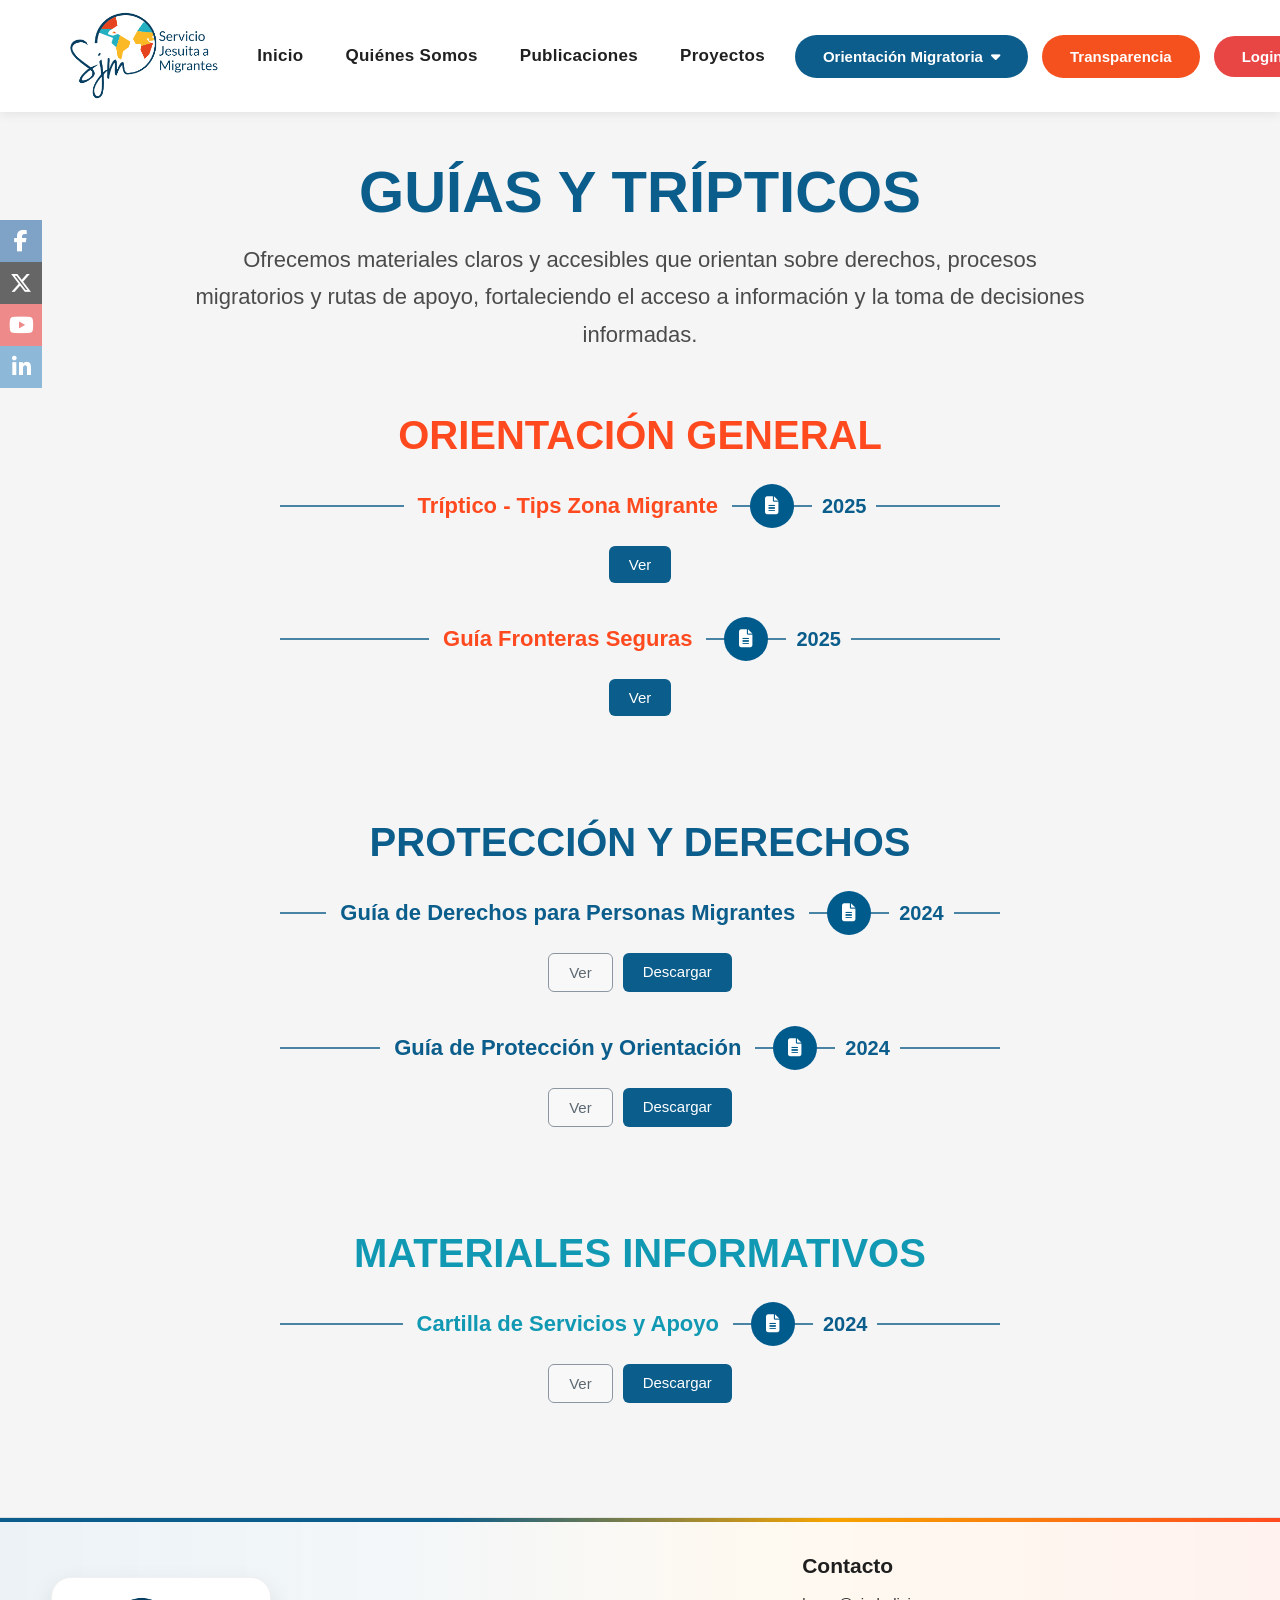
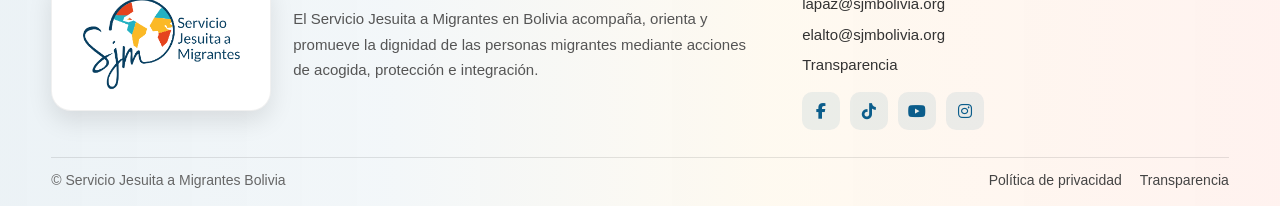
==== commit 5ec13a4f: "Add files via upload" ====
--- a/guias.html
+++ b/guias.html
@@ -132,9 +132,7 @@
         <section class="guides-header">
             <h1>Guías y trípticos</h1>
             <p>
-                En esta sección encontrarás materiales de orientación elaborados para brindar
-                información práctica, clara y accesible sobre procesos migratorios, protección,
-                derechos y rutas de apoyo para personas migrantes.
+                Ofrecemos materiales claros y accesibles que orientan sobre derechos, procesos migratorios y rutas de apoyo, fortaleciendo el acceso a información y la toma de decisiones informadas.
             </p>
         </section>
 
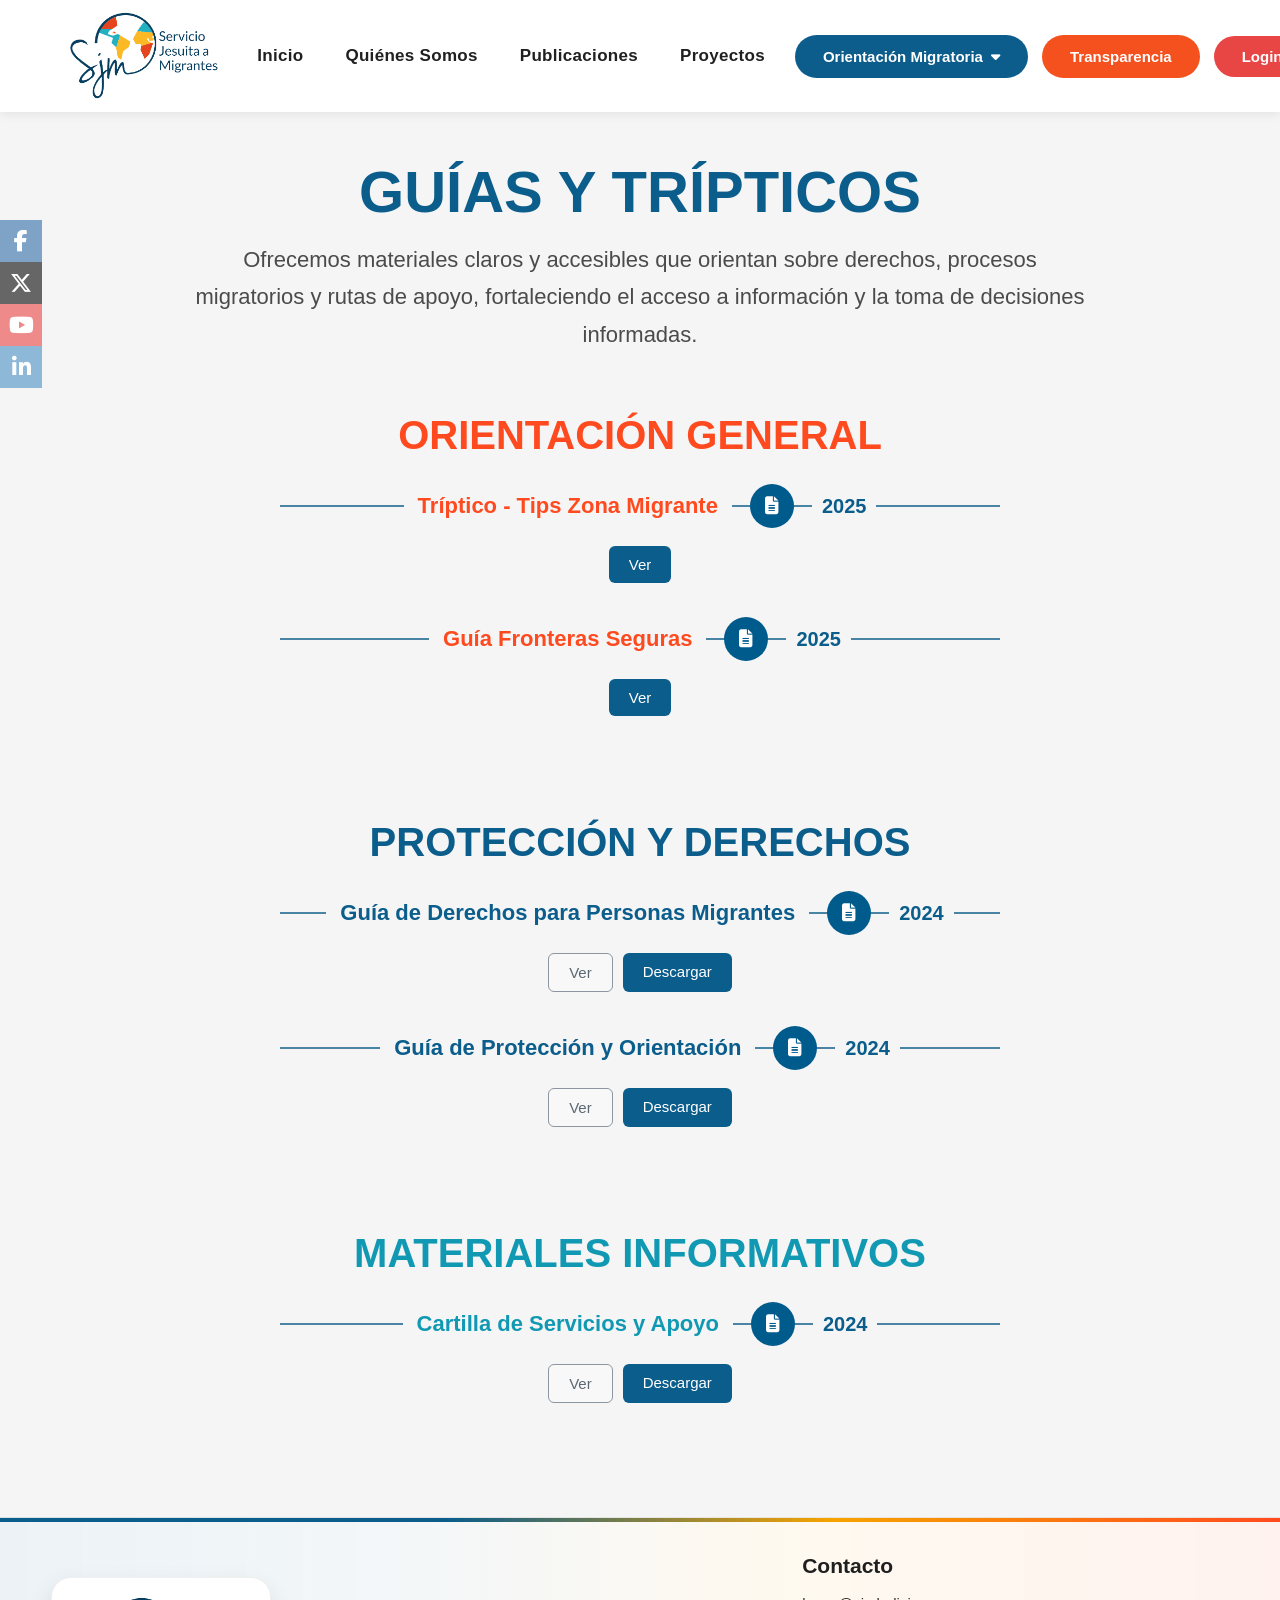
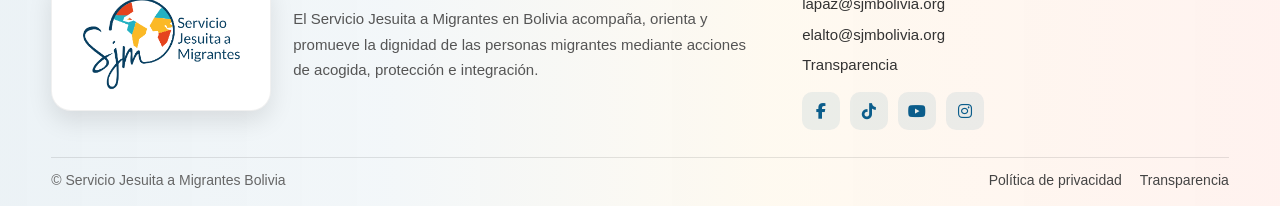
==== commit 867d445c: "Add files via upload" ====
--- a/guias.html
+++ b/guias.html
@@ -23,9 +23,12 @@
             <div class="nav-dropdown has-dropdown">
                 <a href="quienes-somos.html" class="nav-main-link">Quiénes Somos</a>
                 <div class="nav-dropdown-menu">
+                    <a href="quienes-somos.html#donde">Dónde estamos</a>
                     <a href="quienes-somos.html#mision">Misión</a>
                     <a href="quienes-somos.html#vision">Visión</a>
                     <a href="quienes-somos.html#objetivos">Objetivos Estratégicos</a>
+                    <a href="quienes-somos.html#valores">Valores</a>
+                    <a href="quienes-somos.html#principios">Principios</a>
                 </div>
             </div>
 
@@ -46,8 +49,7 @@
                 <div class="nav-dropdown-menu">
                     <a href="proyectos.html#proyecto-migrantes">Proyecto Migrantes</a>
                     <a href="proyectos.html#proyecto-emprendimientos">Proyecto Emprendimientos</a>
-                    <a href="proyectos.html#proyecto-jovenes">Proyecto Jóvenes</a>
-                    <a href="proyectos.html#rompiendo-fronteras">Rompiendo Fronteras</a>
+                    <a href="proyectos.html#proyecto-jovenes">Proyecto Jóvenes e Interculturalidad</a>
                 </div>
             </div>
         </nav>
@@ -86,9 +88,12 @@
             <div class="mobile-nav-group">
                 <a href="quienes-somos.html">Quiénes Somos</a>
                 <div class="mobile-submenu">
+                    <a href="quienes-somos.html#donde">Dónde estamos</a>
                     <a href="quienes-somos.html#mision">Misión</a>
                     <a href="quienes-somos.html#vision">Visión</a>
                     <a href="quienes-somos.html#objetivos">Objetivos Estratégicos</a>
+                    <a href="quienes-somos.html#valores">Valores</a>
+                    <a href="quienes-somos.html#principios">Principios</a>
                 </div>
             </div>
 
@@ -109,8 +114,7 @@
                 <div class="mobile-submenu">
                     <a href="proyectos.html#proyecto-migrantes">Proyecto Migrantes</a>
                     <a href="proyectos.html#proyecto-emprendimientos">Proyecto Emprendimientos</a>
-                    <a href="proyectos.html#proyecto-jovenes">Proyecto Jóvenes</a>
-                    <a href="proyectos.html#rompiendo-fronteras">Rompiendo Fronteras</a>
+                    <a href="proyectos.html#proyecto-jovenes">Proyecto Jóvenes e Interculturalidad</a>
                 </div>
             </div>
 
--- a/guias.css
+++ b/guias.css
@@ -95,11 +95,13 @@
     top:calc(100% - 14px);
     left:50%;
     transform:translateX(-50%) translateY(14px);
-    min-width:260px;
+    width:220px;
+    min-width:220px;
+    max-width:220px;
     background:#ffffff;
-    border-radius:18px;
-    padding:14px 0;
-    box-shadow:0 18px 42px rgba(0,0,0,0.14);
+    border-radius:14px;
+    padding:6px;
+    box-shadow:0 14px 30px rgba(0,0,0,0.12);
     border:1px solid rgba(0,0,0,0.05);
     opacity:0;
     visibility:hidden;
@@ -109,6 +111,7 @@
         transform 0.24s ease,
         visibility 0.24s ease;
     z-index:1300;
+    overflow:hidden;
 }
 
 .nav-dropdown::after{
@@ -132,11 +135,13 @@
     display:block;
     text-decoration:none;
     color:#222;
-    font-size:15px;
+    font-size:14px;
     font-weight:500;
-    line-height:1.4;
-    padding:11px 18px;
+    line-height:1.35;
+    padding:10px 16px;
     white-space:normal;
+    border-radius:10px;
+    margin:2px 0;
     transition:
         background 0.2s ease,
         color 0.2s ease,
@@ -144,9 +149,9 @@
 }
 
 .nav-dropdown-menu a:hover{
-    color:#e67e22;
-    background:#f8f8f8;
-    padding-left:22px;
+    background:#f4511e;
+    color:#ffffff;
+    padding-left:20px;
 }
 
 /* PILLS DERECHA */
@@ -200,17 +205,20 @@
     position:absolute;
     top:calc(100% + 10px);
     left:0;
-    min-width:240px;
+    width:210px;
+    min-width:210px;
+    max-width:210px;
     background:#ffffff;
-    border-radius:18px;
+    border-radius:14px;
     overflow:hidden;
-    box-shadow:0 18px 35px rgba(0,0,0,0.16);
+    box-shadow:0 14px 28px rgba(0,0,0,0.14);
     opacity:0;
     visibility:hidden;
     transform:translateY(10px);
     transition:0.25s ease;
     z-index:1200;
     border:1px solid rgba(0,0,0,0.06);
+    padding:6px;
 }
 
 .pill-dropdown::after{
@@ -234,11 +242,16 @@
     display:block;
     color:#1f1f1f;
     text-decoration:none;
-    padding:14px 18px;
-    font-size:15px;
+    padding:10px 16px;
+    font-size:14px;
     font-weight:600;
-    border-bottom:1px solid rgba(0,0,0,0.06);
-    transition:0.25s ease;
+    border-bottom:none;
+    border-radius:10px;
+    margin:2px 0;
+    transition:
+        background 0.25s ease,
+        color 0.25s ease,
+        padding-left 0.25s ease;
     background:#fff;
 }
 
@@ -247,9 +260,9 @@
 }
 
 .pill-dropdown-menu a:hover{
-    background:#f7f7f7;
-    color:#0d5d8c;
-    padding-left:22px;
+    background:#0d5d8c;
+    color:#ffffff;
+    padding-left:20px;
 }
 
 /* LOGIN */
@@ -567,7 +580,7 @@
 }
 
 .guide-btn.download{
-    background:#0b5d8b;
+    background:#0b5d8c;
     color:#fff;
     border:none;
 }
@@ -789,7 +802,17 @@
     }
 
     .nav-dropdown-menu{
-        min-width:230px;
+        width:220px;
+        min-width:220px;
+        max-width:220px;
+        padding:6px;
+    }
+
+    .pill-dropdown-menu{
+        width:210px;
+        min-width:210px;
+        max-width:210px;
+        padding:6px;
     }
 
     .pill-btn,
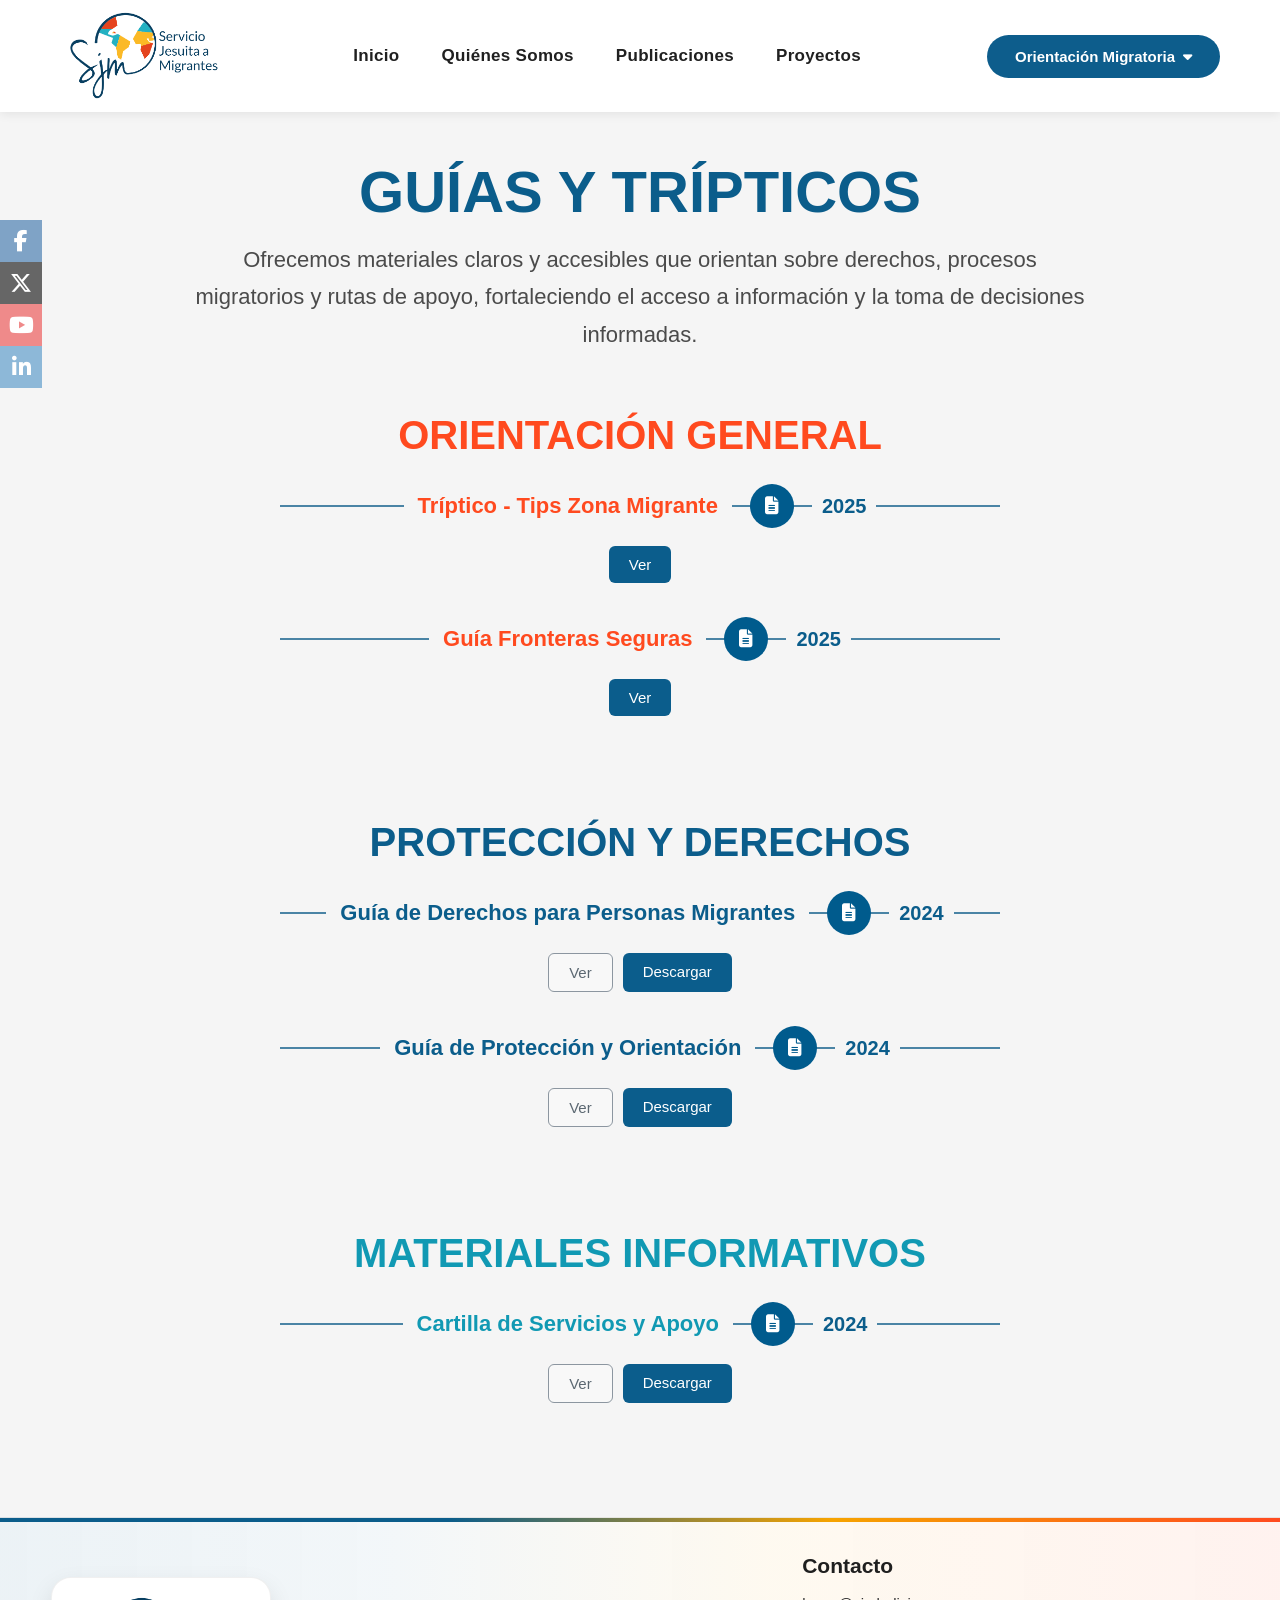
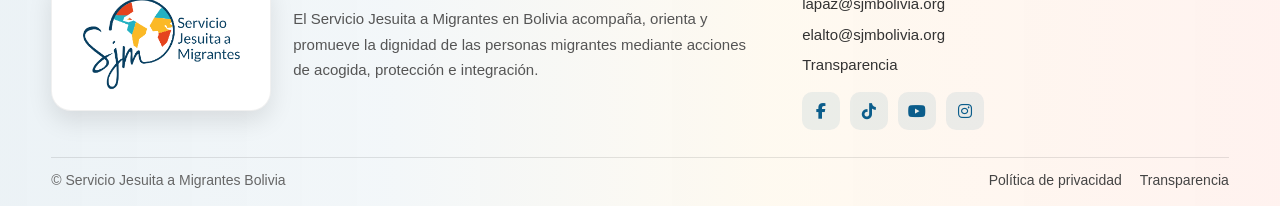
==== commit a86926ec: "Add files via upload" ====
--- a/guias.html
+++ b/guias.html
@@ -66,8 +66,8 @@
                 </div>
             </div>
 
-            <a href="transparencia.html" class="pill-btn pill-orange">Transparencia</a>
-            <button class="login-btn" type="button">Login</button>
+            <!--<a href="transparencia.html" class="pill-btn pill-orange">Transparencia</a>
+            <button class="login-btn" type="button">Login</button>-->
 
             <button class="menu-toggle" type="button" aria-label="Abrir menú">
                 <span></span>
@@ -120,7 +120,7 @@
 
             <a href="preguntas-frecuentes.html">Preguntas frecuentes</a>
             <a href="guias.html">Guías</a>
-            <a href="transparencia.html">Transparencia</a>
+            <!--<a href="transparencia.html">Transparencia</a>-->
         </nav>
     </aside>
 
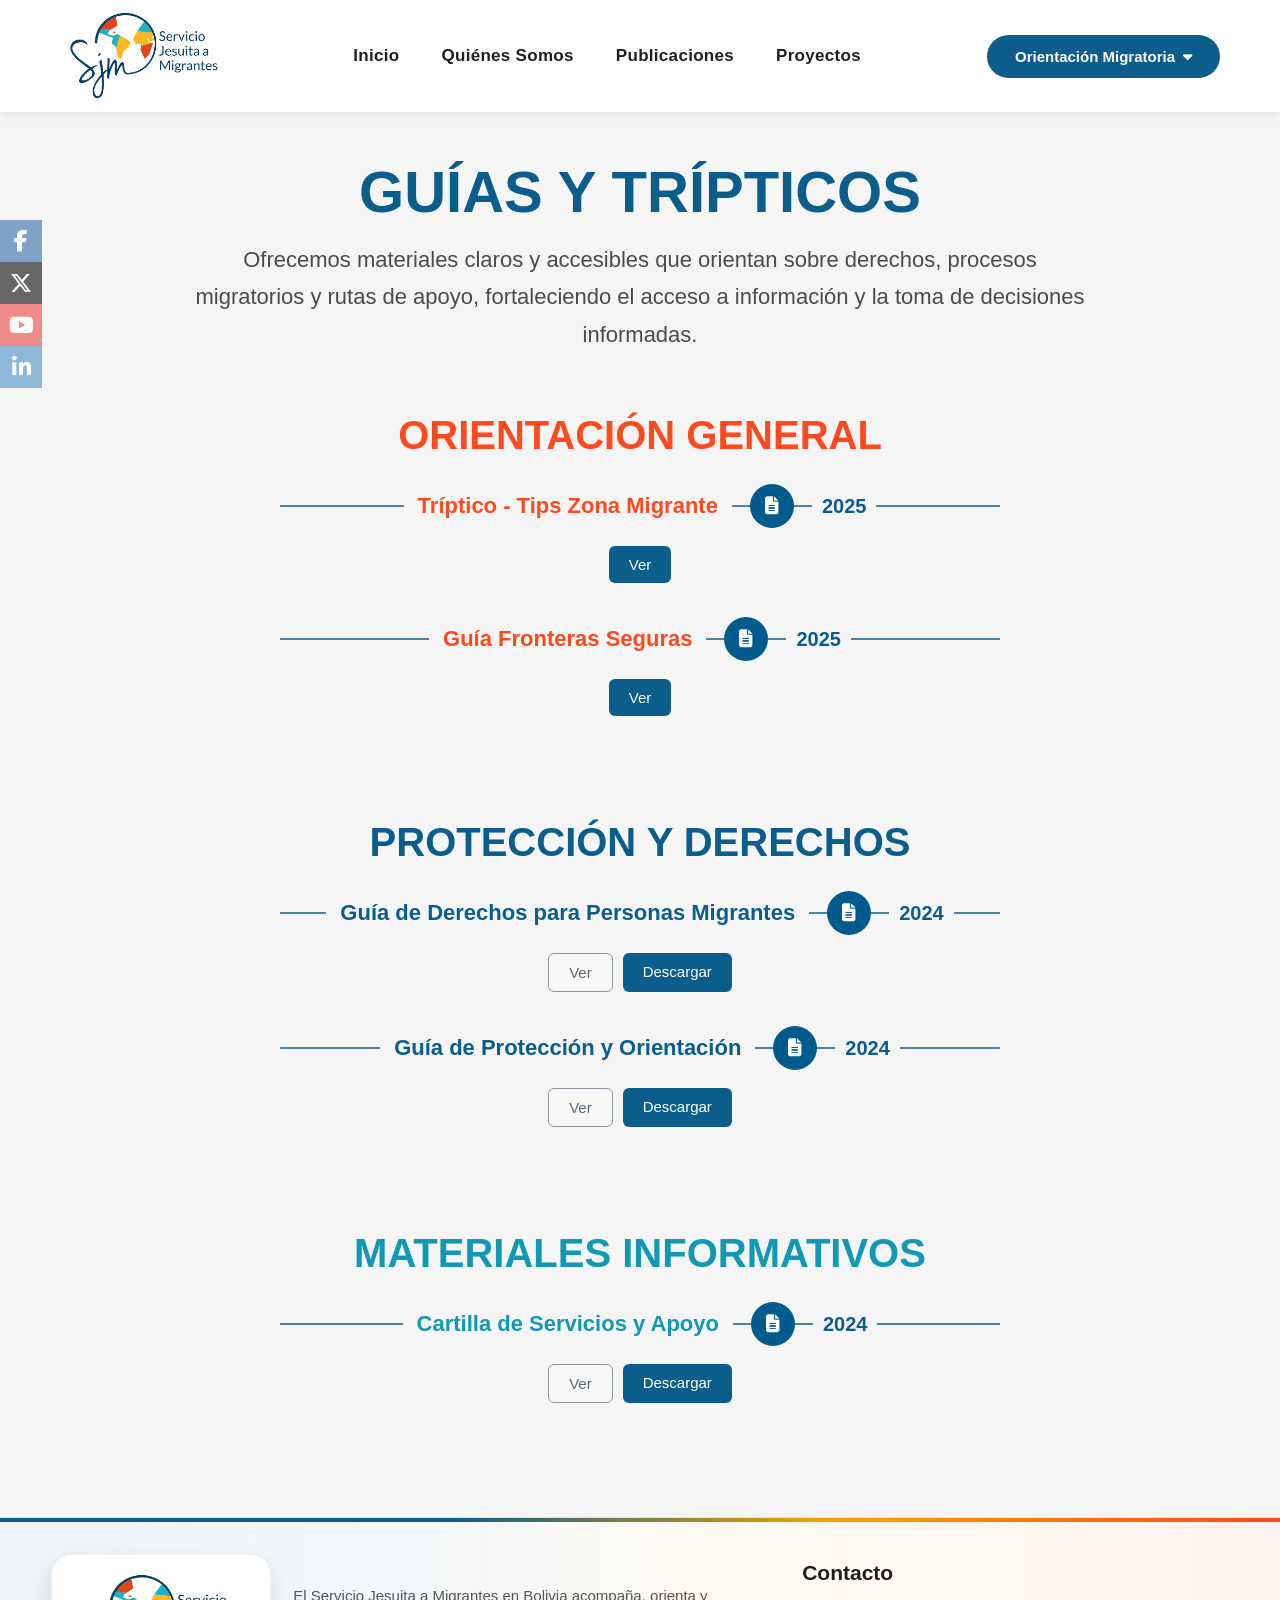
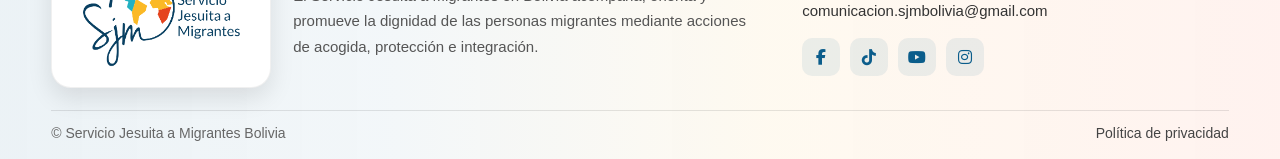
==== commit 695c44cd: "Add files via upload" ====
--- a/guias.html
+++ b/guias.html
@@ -255,9 +255,9 @@
 
             <div class="footer-contact compact-contact">
                 <h3>Contacto</h3>
-                <a href="mailto:lapaz@sjmbolivia.org">lapaz@sjmbolivia.org</a>
-                <a href="mailto:elalto@sjmbolivia.org">elalto@sjmbolivia.org</a>
-                <a href="transparencia.html">Transparencia</a>
+                <!--<a href="mailto:lapaz@sjmbolivia.org">lapaz@sjmbolivia.org</a>-->
+                <a href="mailto:comunicacion.sjmbolivia@gmail.com">comunicacion.sjmbolivia@gmail.com</a>
+                <!--<a href="transparencia.html">Transparencia</a>-->
 
                 <div class="footer-social">
                     <a href="#" aria-label="Facebook"><i class="fa-brands fa-facebook-f"></i></a>
@@ -272,7 +272,7 @@
             <p>© Servicio Jesuita a Migrantes Bolivia</p>
             <div class="footer-bottom-links">
                 <a href="#">Política de privacidad</a>
-                <a href="transparencia.html">Transparencia</a>
+                <!--<a href="transparencia.html">Transparencia</a>-->
             </div>
         </div>
     </footer>
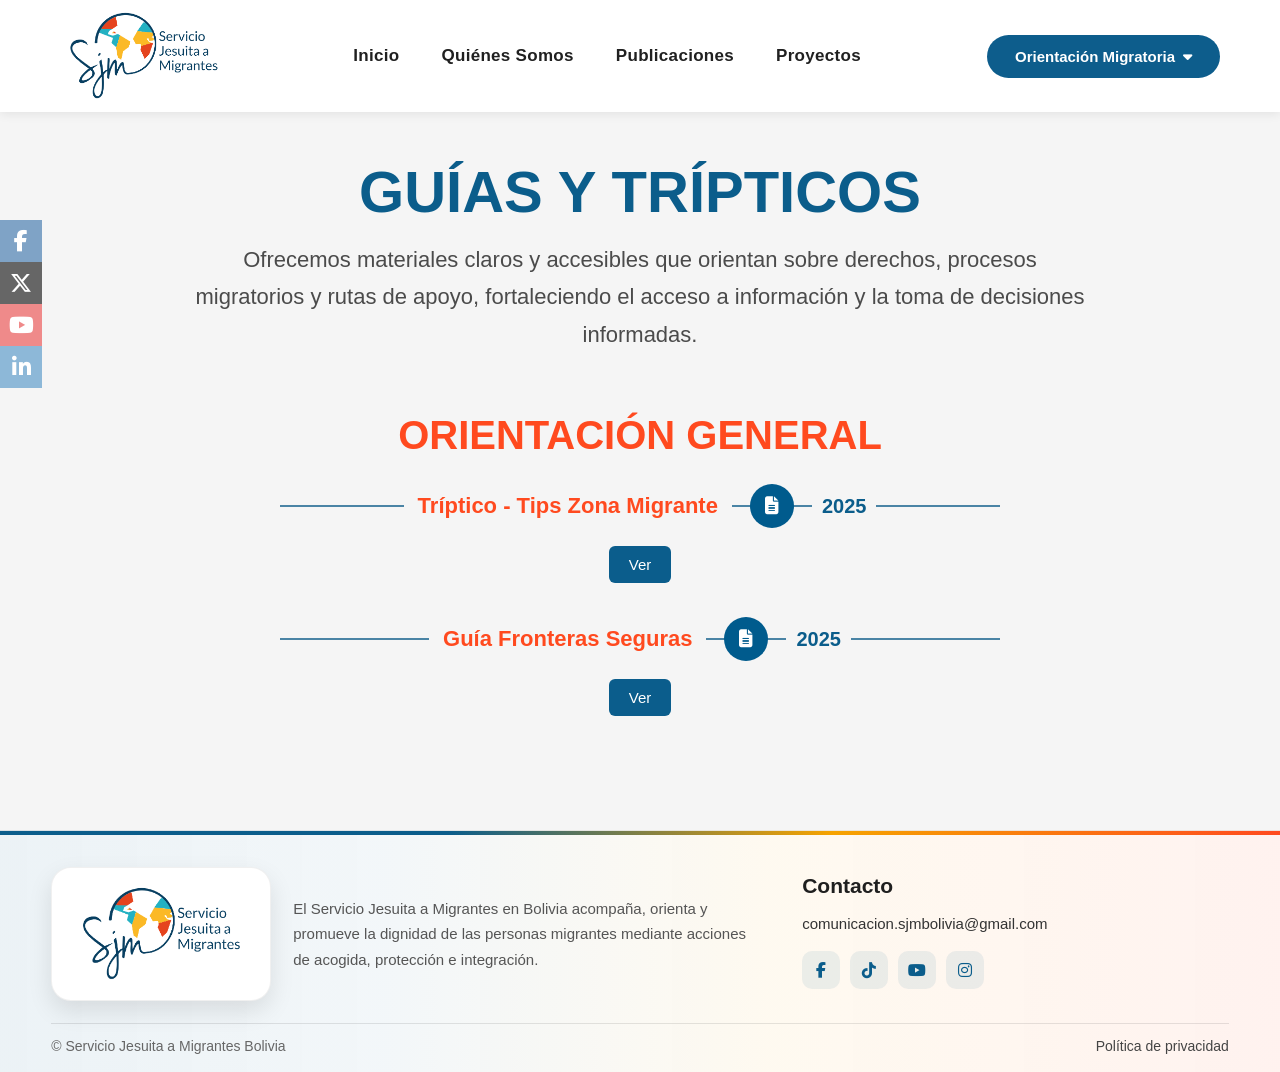
==== commit 0565baee: "Add files via upload" ====
--- a/guias.html
+++ b/guias.html
@@ -174,7 +174,7 @@
                 </div>
             </div>
 
-            <div class="guide-group">
+            <!--<div class="guide-group">
                 <h2 class="guide-group-title blue">Protección y derechos</h2>
 
                 <div class="guide-row">
@@ -225,7 +225,7 @@
                         <a href="cartilla-servicios-apoyo.pdf" class="guide-btn download" download>Descargar</a>
                     </div>
                 </div>
-            </div>
+            </div>   -->
 
         </section>
 
